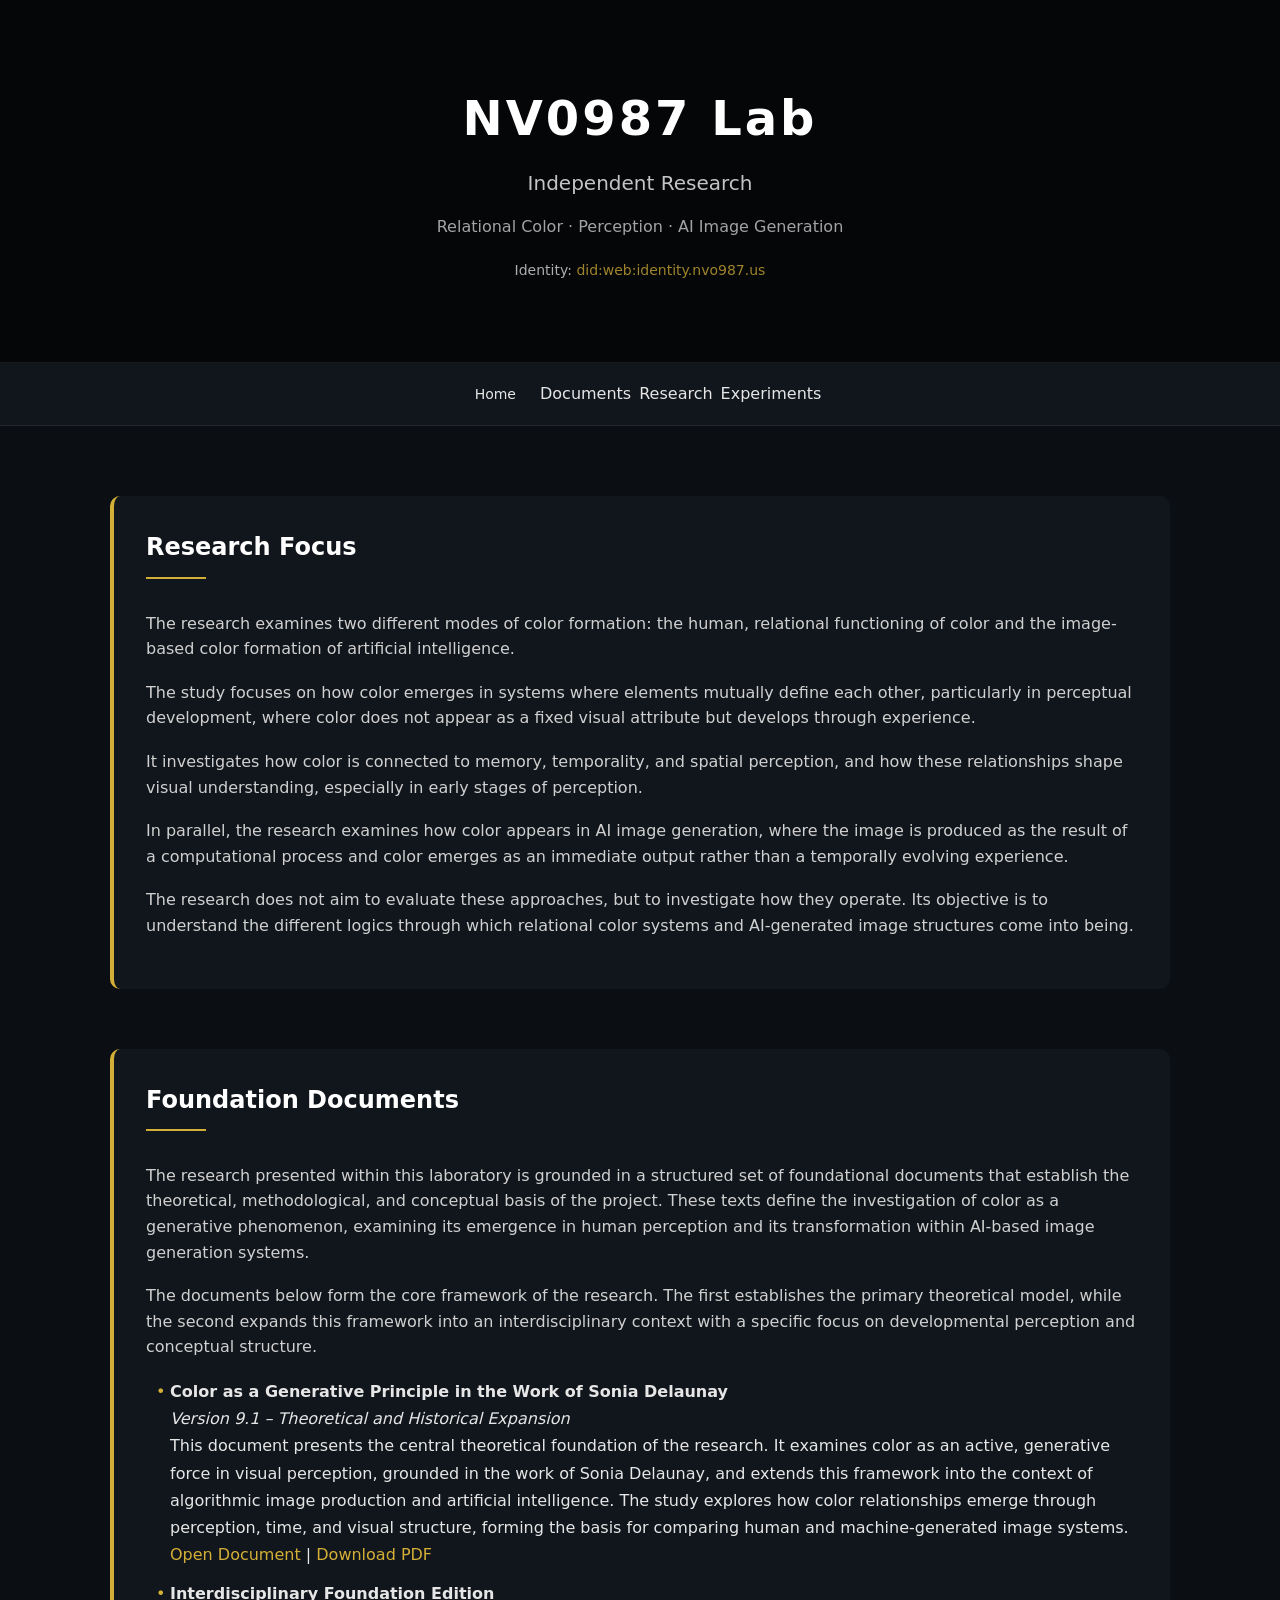
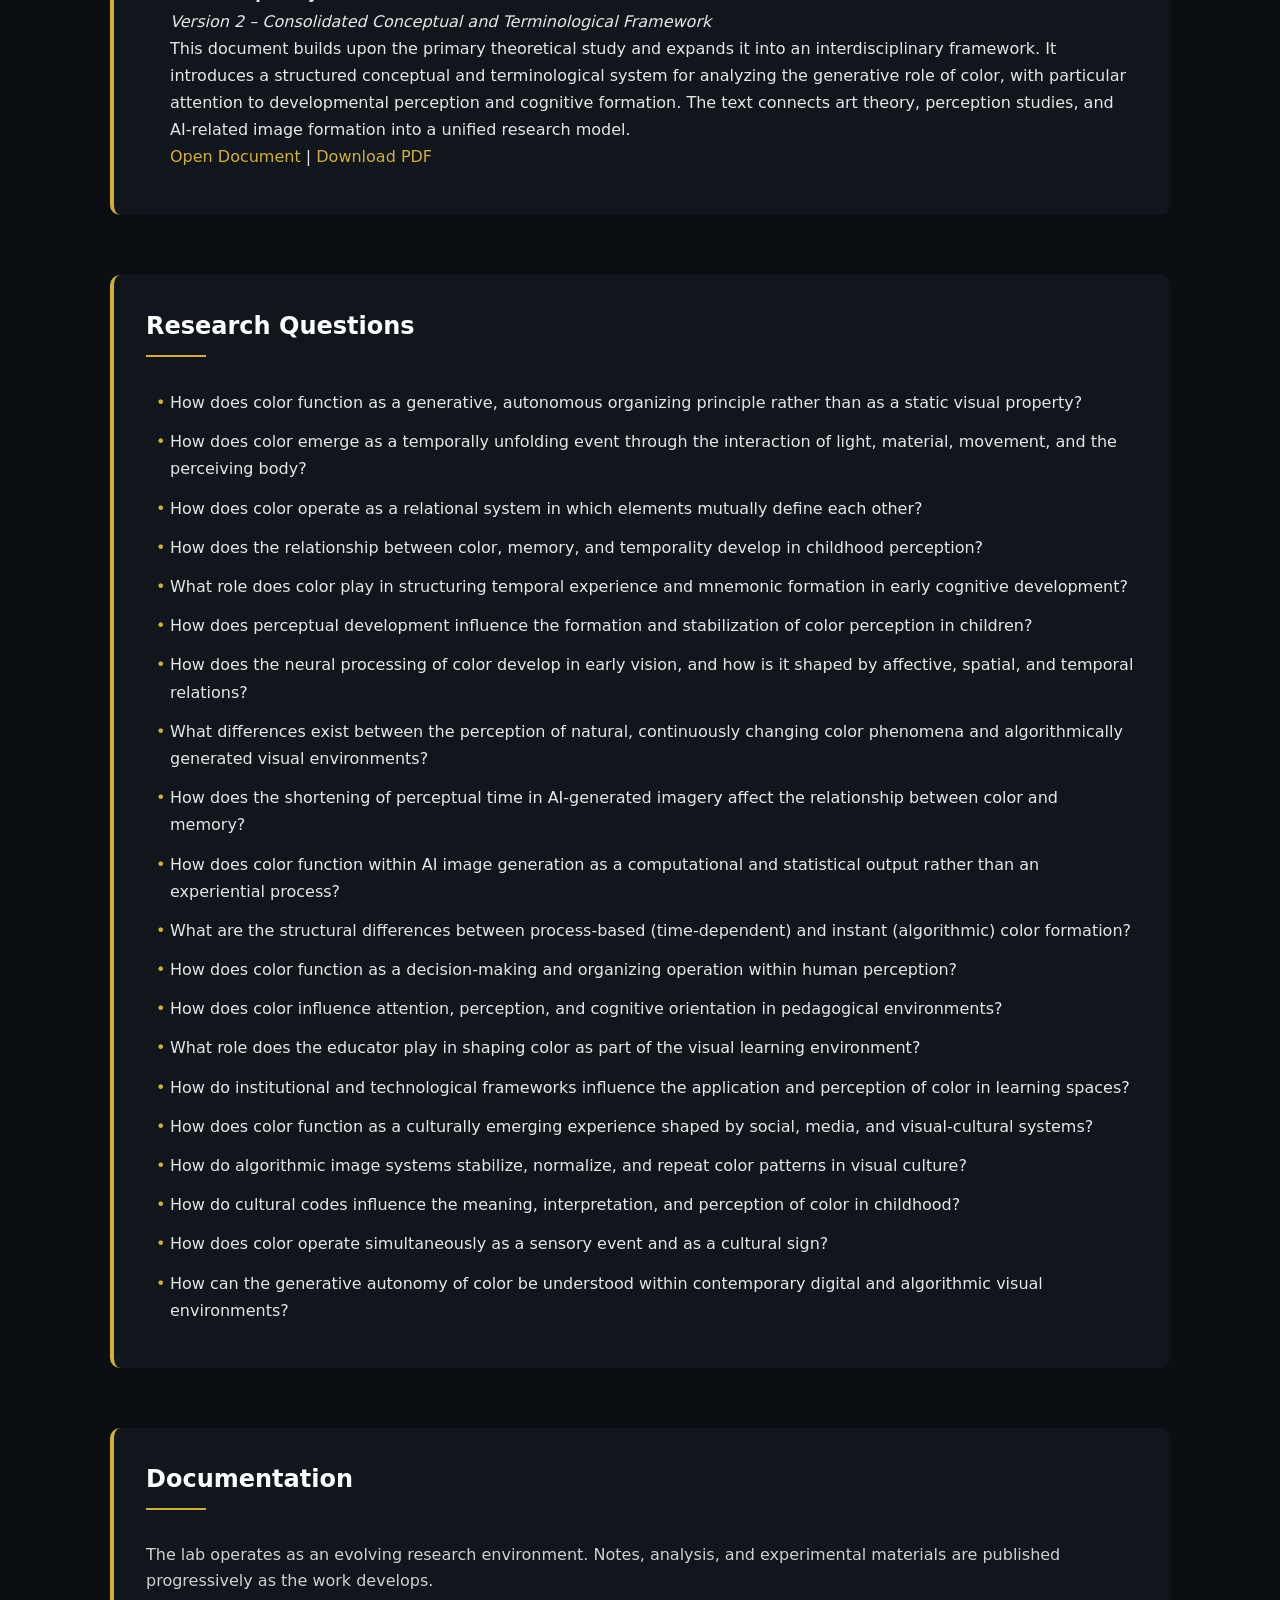
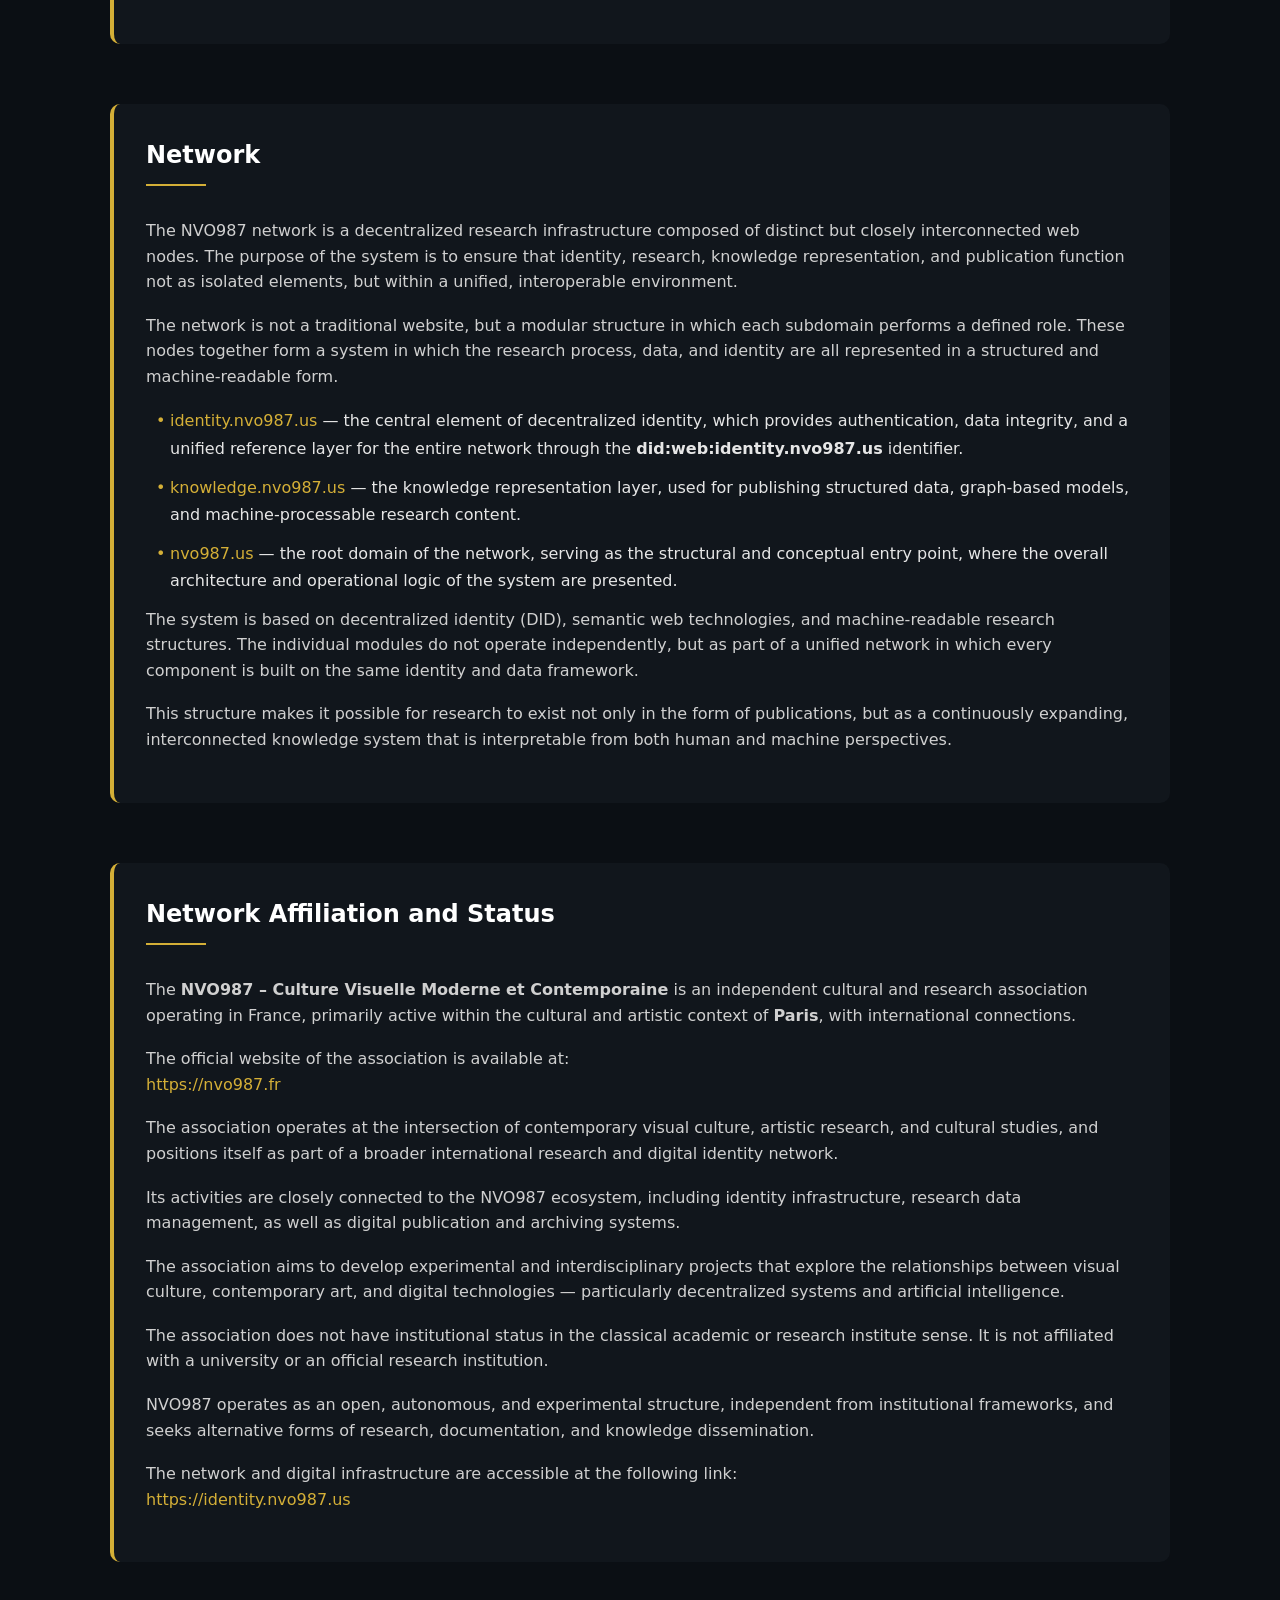
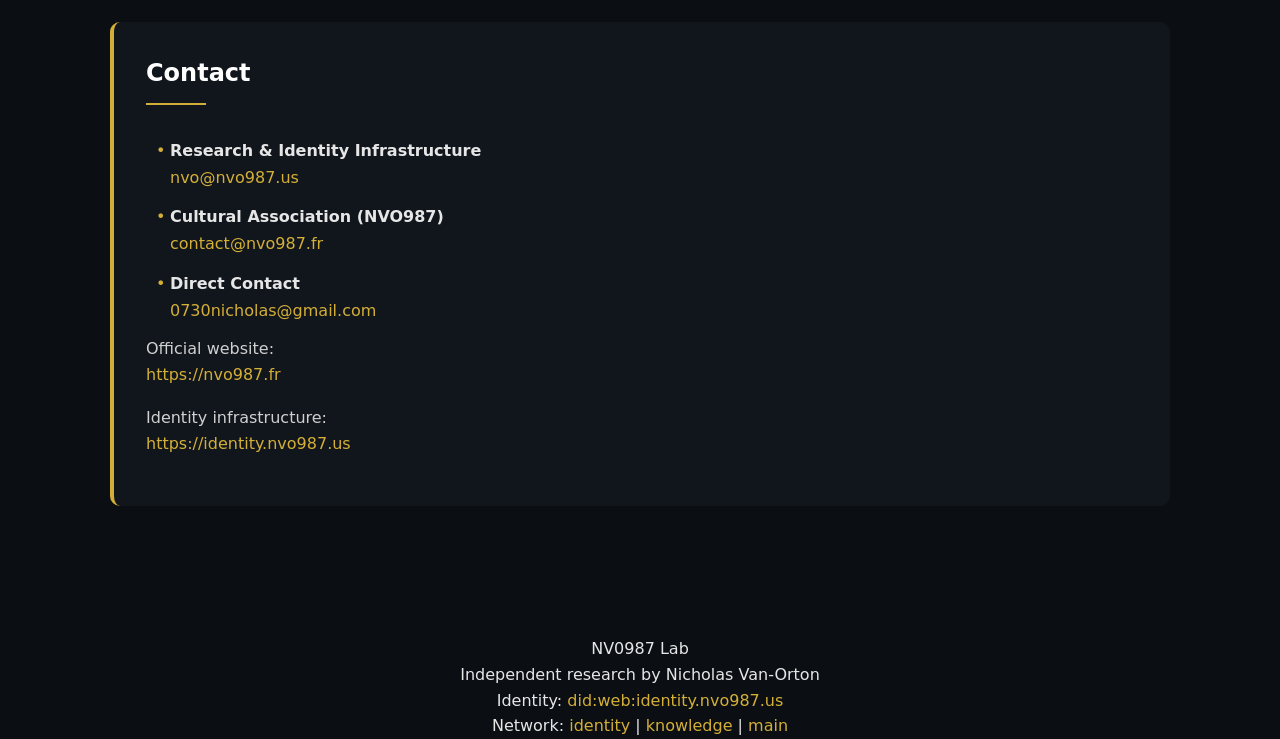
==== index.html @ d08aa2c2 "Update index.html" ====
<!DOCTYPE html>
<html lang="en">

<head>
<!-- Google tag (gtag.js) -->
<script async src="https://www.googletagmanager.com/gtag/js?id=G-Q1MVPS5K44"></script>
<script>
  window.dataLayer = window.dataLayer || [];
  function gtag(){dataLayer.push(arguments);}
  gtag('js', new Date());

  gtag('config', 'G-Q1MVPS5K44');
</script>

<!-- ================================================= -->
<!-- 1. DOCUMENT FOUNDATION -->
<!-- ================================================= -->

<meta charset="UTF-8">
<meta name="viewport" content="width=device-width, initial-scale=1.0">

<title>NV0987 Lab | Experimental Research Node | Nicholas Van-Orton</title>

<meta name="description"
content="NV0987 Lab is the experimental research node of the NV0987 decentralized knowledge infrastructure connected to the identity authority did:web:identity.nvo987.us">

<meta name="author" content="Nicholas Van-Orton">
<meta name="generator" content="NV0987 Research Infrastructure">

<meta name="robots" content="index,follow">


<!-- ================================================= -->
<!-- 2. CORE DOCUMENT METADATA -->
<!-- ================================================= -->

<link rel="canonical" href="https://lab.nvo987.us">

<meta name="theme-color" content="#000000">

<meta name="referrer" content="strict-origin-when-cross-origin">


<!-- ================================================= -->
<!-- 3. SITE & DOMAIN IDENTITY -->
<!-- ================================================= -->

<link rel="me" href="https://identity.nvo987.us">
<link rel="me" href="https://nvo987.us">
<link rel="me" href="https://lab.nvo987.us">
<link rel="me" href="https://knowledge.nvo987.us">
<link rel="me" href="https://art.nvo987.us">
<link rel="me" href="https://social.nvo987.us">
<link rel="me" href="https://nvo987.fr">


<!-- ================================================= -->
<!-- 4. DECENTRALIZED IDENTITY (DID) -->
<!-- ================================================= -->

<meta name="did" content="did:web:identity.nvo987.us">

<!-- DID document -->
<link rel="alternate"
type="application/did+json"
href="https://identity.nvo987.us/.well-known/did.json">

<!-- DID domain linkage proof -->
<link rel="alternate"
type="application/did+ld+json"
href="https://identity.nvo987.us/.well-known/did-configuration.json">


<!-- ================================================= -->
<!-- 5. DOMAIN GRAPH (Machine endpoints) -->
<!-- ================================================= -->

<link rel="alternate"
type="application/ld+json"
href="https://identity.nvo987.us/machine/graph.jsonld">

<link rel="alternate"
type="application/ld+json"
href="https://identity.nvo987.us/machine/agents.jsonld">

<link rel="alternate"
type="application/ld+json"
href="https://identity.nvo987.us/machine/vc.jsonld">


<!-- ================================================= -->
<!-- 6. SCHOLARLY IDENTITY -->
<!-- ================================================= -->

<meta name="citation_author" content="Nicholas Van-Orton">

<link rel="me" href="https://orcid.org/0009-0007-4628-1871">

<link rel="me" href="https://isni.org/isni/0000000529640885">

<link rel="me" href="https://www.wikidata.org/wiki/Q137675227">

<link rel="me" href="https://osf.io/user/t8bek">

<link rel="me" href="https://scholar.google.com/citations?user=iRM-GNQAAAAJ">


<!-- ================================================= -->
<!-- 7. SEARCH ENGINE VERIFICATION -->
<!-- ================================================= -->

<meta name="yandex-verification" content="f1190b9dda9cc1ba">


<!-- ================================================= -->
<!-- 8. SOCIAL GRAPH (Open Graph) -->
<!-- ================================================= -->

<meta property="og:type" content="website">
<meta property="og:title" content="NV0987 Lab">
<meta property="og:description"
content="Experimental research node of the NV0987 decentralized knowledge infrastructure.">

<meta property="og:url" content="https://lab.nvo987.us">
<meta property="og:image" content="https://lab.nvo987.us/banner.jpg">
<meta property="og:site_name" content="NV0987 Lab">


<!-- ================================================= -->
<!-- 9. TWITTER CARD -->
<!-- ================================================= -->

<meta name="twitter:card" content="summary_large_image">

<meta name="twitter:title" content="NV0987 Lab">

<meta name="twitter:description"
content="Experimental research node of the NV0987 decentralized knowledge infrastructure.">

<meta name="twitter:image" content="https://lab.nvo987.us/banner.jpg">


<!-- ================================================= -->
<!-- 10. MACHINE-READABLE IDENTITY -->
<!-- ================================================= -->

<script type="application/ld+json">
{
  "@context": [
    "https://schema.org",
    "https://www.w3.org/ns/did/v1"
  ],
  "@type": "Person",
  "@id": "did:web:identity.nvo987.us",
  "identifier": "did:web:identity.nvo987.us",
  "url": "https://identity.nvo987.us",
  "sameAs": [
    "https://nvo987.us",
    "https://lab.nvo987.us",
    "https://knowledge.nvo987.us",
    "https://art.nvo987.us",
    "https://social.nvo987.us",
    "https://nvo987.fr"
  ]
}
</script>


<!-- ================================================= -->
<!-- 11. RESEARCH NODE SCHEMA -->
<!-- ================================================= -->

<script type="application/ld+json">
{
 "@context":"https://schema.org",
 "@type":"ResearchProject",
 "name":"NV0987 Lab",
 "url":"https://lab.nvo987.us",
 "description":"Experimental research node exploring semantic web infrastructure, AI agents, decentralized identity, and knowledge graph systems.",
 "identifier":"did:web:identity.nvo987.us",
 "creator":{
   "@type":"Person",
   "name":"Nicholas Van-Orton",
   "identifier":"https://orcid.org/0009-0007-4628-1871"
 },
 "sameAs":[
   "https://identity.nvo987.us",
   "https://knowledge.nvo987.us",
   "https://nvo987.us",
   "https://nvo987.fr"
 ]
}
</script>


<!-- ================================================= -->
<!-- 12. AI AGENT METADATA -->
<!-- ================================================= -->

<script type="application/json">
{
 "lab":"NV0987 Lab",
 "identity":"did:web:identity.nvo987.us",
 "node":"https://lab.nvo987.us",
 "type":"research-node",
 "domains":[
   "AI Agents",
   "Knowledge Graph",
   "Semantic Web",
   "Verifiable Credentials",
   "Machine Readable Research"
 ]
}
</script>

<!-- ================================================= -->
<!-- 14. STYLES -->
<!-- ================================================= -->

<link rel="stylesheet" href="style.css">

</head> 

<body>

<header>

<h1>NV0987 Lab</h1>

<p class="subtitle">
Independent Research
</p>

<p class="tagline">
Relational Color · Perception · AI Image Generation
</p>

<p class="identity">
Identity:
<a href="https://identity.nvo987.us">
did:web:identity.nvo987.us
</a>
</p>

</header>


<nav>
<ul>

<li><a href="/">Home</a></li>

<li>
Documents
<ul>
<li><a href="/documents/foundation-v2.pdf">Foundation</a></li>
<li><a href="/theoretical-notes.html">Theoretical Notes</a></li>
</ul>
</li>

<li>
Research
<ul>
<li><a href="/research-notes.html">Research Notes</a></li>
<li><a href="/analysis.html">Analysis</a></li>
</ul>
</li>

<li>
Experiments
<ul>
<li><a href="/experiments-log.html">Experiments Log</a></li>
</ul>
</li>

</ul>
</nav>


<main>

<section>

<h2>Research Focus</h2>

<p>
The research examines two different modes of color formation: the human, relational functioning of color and the image-based color formation of artificial intelligence.
</p>

<p>
The study focuses on how color emerges in systems where elements mutually define each other, particularly in perceptual development, where color does not appear as a fixed visual attribute but develops through experience.
</p>

<p>
It investigates how color is connected to memory, temporality, and spatial perception, and how these relationships shape visual understanding, especially in early stages of perception.
</p>

<p>
In parallel, the research examines how color appears in AI image generation, where the image is produced as the result of a computational process and color emerges as an immediate output rather than a temporally evolving experience.
</p>

<p>
The research does not aim to evaluate these approaches, but to investigate how they operate. Its objective is to understand the different logics through which relational color systems and AI-generated image structures come into being.
</p>

</section>

<section>

<h2>Foundation Documents</h2>

<p>
The research presented within this laboratory is grounded in a structured set of foundational documents that establish the theoretical, methodological, and conceptual basis of the project. These texts define the investigation of color as a generative phenomenon, examining its emergence in human perception and its transformation within AI-based image generation systems.
</p>

<p>
The documents below form the core framework of the research. The first establishes the primary theoretical model, while the second expands this framework into an interdisciplinary context with a specific focus on developmental perception and conceptual structure.
</p>

<ul>

<li>
<strong>Color as a Generative Principle in the Work of Sonia Delaunay</strong><br>
<em>Version 9.1 – Theoretical and Historical Expansion</em><br>
This document presents the central theoretical foundation of the research. It examines color as an active, generative force in visual perception, grounded in the work of Sonia Delaunay, and extends this framework into the context of algorithmic image production and artificial intelligence. The study explores how color relationships emerge through perception, time, and visual structure, forming the basis for comparing human and machine-generated image systems.<br>
<a href="/documents/foundation-v9.1.pdf" target="_blank">Open Document</a> |
<a href="/documents/foundation-v9.1.pdf" download>Download PDF</a>
</li>

<li>
<strong>Interdisciplinary Foundation Edition</strong><br>
<em>Version 2 – Consolidated Conceptual and Terminological Framework</em><br>
This document builds upon the primary theoretical study and expands it into an interdisciplinary framework. It introduces a structured conceptual and terminological system for analyzing the generative role of color, with particular attention to developmental perception and cognitive formation. The text connects art theory, perception studies, and AI-related image formation into a unified research model.<br>
<a href="/documents/foundation-v2.pdf" target="_blank">Open Document</a> |
<a href="/documents/foundation-v2.pdf" download>Download PDF</a>
</li>

</ul>

</section>


<section>

<h2>Research Questions</h2>

<ul>

<li>How does color function as a generative, autonomous organizing principle rather than as a static visual property?</li>

<li>How does color emerge as a temporally unfolding event through the interaction of light, material, movement, and the perceiving body?</li>

<li>How does color operate as a relational system in which elements mutually define each other?</li>

<li>How does the relationship between color, memory, and temporality develop in childhood perception?</li>

<li>What role does color play in structuring temporal experience and mnemonic formation in early cognitive development?</li>

<li>How does perceptual development influence the formation and stabilization of color perception in children?</li>

<li>How does the neural processing of color develop in early vision, and how is it shaped by affective, spatial, and temporal relations?</li>

<li>What differences exist between the perception of natural, continuously changing color phenomena and algorithmically generated visual environments?</li>

<li>How does the shortening of perceptual time in AI-generated imagery affect the relationship between color and memory?</li>

<li>How does color function within AI image generation as a computational and statistical output rather than an experiential process?</li>

<li>What are the structural differences between process-based (time-dependent) and instant (algorithmic) color formation?</li>

<li>How does color function as a decision-making and organizing operation within human perception?</li>

<li>How does color influence attention, perception, and cognitive orientation in pedagogical environments?</li>

<li>What role does the educator play in shaping color as part of the visual learning environment?</li>

<li>How do institutional and technological frameworks influence the application and perception of color in learning spaces?</li>

<li>How does color function as a culturally emerging experience shaped by social, media, and visual-cultural systems?</li>

<li>How do algorithmic image systems stabilize, normalize, and repeat color patterns in visual culture?</li>

<li>How do cultural codes influence the meaning, interpretation, and perception of color in childhood?</li>

<li>How does color operate simultaneously as a sensory event and as a cultural sign?</li>

<li>How can the generative autonomy of color be understood within contemporary digital and algorithmic visual environments?</li>

</ul>

</section>


<section>

<h2>Documentation</h2>

<p>
The lab operates as an evolving research environment. Notes, analysis, and experimental materials are published progressively as the work develops.
</p>

</section>

<section>

<h2>Network</h2>

<p>
The NVO987 network is a decentralized research infrastructure composed of distinct but closely interconnected web nodes. The purpose of the system is to ensure that identity, research, knowledge representation, and publication function not as isolated elements, but within a unified, interoperable environment.
</p>

<p>
The network is not a traditional website, but a modular structure in which each subdomain performs a defined role. These nodes together form a system in which the research process, data, and identity are all represented in a structured and machine-readable form.
</p>

<ul>

<li>
<a href="https://identity.nvo987.us">identity.nvo987.us</a> — 
the central element of decentralized identity, which provides authentication, data integrity, and a unified reference layer for the entire network through the <strong>did:web:identity.nvo987.us</strong> identifier.
</li>

<li>
<a href="https://knowledge.nvo987.us">knowledge.nvo987.us</a> — 
the knowledge representation layer, used for publishing structured data, graph-based models, and machine-processable research content.
</li>

<li>
<a href="https://nvo987.us">nvo987.us</a> — 
the root domain of the network, serving as the structural and conceptual entry point, where the overall architecture and operational logic of the system are presented.
</li>

</ul>

<p>
The system is based on decentralized identity (DID), semantic web technologies, and machine-readable research structures. The individual modules do not operate independently, but as part of a unified network in which every component is built on the same identity and data framework.
</p>

<p>
This structure makes it possible for research to exist not only in the form of publications, but as a continuously expanding, interconnected knowledge system that is interpretable from both human and machine perspectives.
</p>

</section>

<section>

<h2>Network Affiliation and Status</h2>

<p>
The <strong>NVO987 – Culture Visuelle Moderne et Contemporaine</strong> 
is an independent cultural and research association operating in France, 
primarily active within the cultural and artistic context of <strong>Paris</strong>, 
with international connections.
</p>

<p>
The official website of the association is available at:
<br>
<a href="https://nvo987.fr" target="_blank">
https://nvo987.fr
</a>
</p>

<p>
The association operates at the intersection of contemporary visual culture, 
artistic research, and cultural studies, and positions itself as part of a broader 
international research and digital identity network.
</p>

<p>
Its activities are closely connected to the NVO987 ecosystem, including identity infrastructure, 
research data management, as well as digital publication and archiving systems.
</p>

<p>
The association aims to develop experimental and interdisciplinary projects 
that explore the relationships between visual culture, contemporary art, 
and digital technologies — particularly decentralized systems and artificial intelligence.
</p>

<p>
The association does not have institutional status in the classical academic 
or research institute sense. It is not affiliated with a university or an official 
research institution.
</p>

<p>
NVO987 operates as an open, autonomous, and experimental structure, 
independent from institutional frameworks, and seeks alternative forms 
of research, documentation, and knowledge dissemination.
</p>

<p>
The network and digital infrastructure are accessible at the following link:
<br>
<a href="https://identity.nvo987.us" target="_blank">
https://identity.nvo987.us
</a>
</p>

</section>

<section>

<h2>Contact</h2>

<ul>

<li>
<strong>Research & Identity Infrastructure</strong><br>
<a href="mailto:nvo@nvo987.us">nvo@nvo987.us</a>
</li>

<li>
<strong>Cultural Association (NVO987)</strong><br>
<a href="mailto:contact@nvo987.fr">contact@nvo987.fr</a>
</li>

<li>
<strong>Direct Contact</strong><br>
<a href="mailto:0730nicholas@gmail.com">0730nicholas@gmail.com</a>
</li>

</ul>

<p>
Official website:<br>
<a href="https://nvo987.fr" target="_blank">https://nvo987.fr</a>
</p>

<p>
Identity infrastructure:<br>
<a href="https://identity.nvo987.us" target="_blank">https://identity.nvo987.us</a>
</p>

</section>
  
</main>


<footer>

<p>NV0987 Lab</p>

<p>
Independent research by Nicholas Van-Orton
</p>

<p>
Identity:
<a href="https://identity.nvo987.us">
did:web:identity.nvo987.us
</a>
</p>

<p>
Network:
<a href="https://identity.nvo987.us">identity</a> |
<a href="https://knowledge.nvo987.us">knowledge</a> |
<a href="https://nvo987.us">main</a>
</p>

</footer>

</body>
</html>
---- style.css ----
/* ===============================
NV0987 LAB STYLE
Experimental Research Node
=============================== */

*{
margin:0;
padding:0;
box-sizing:border-box;
}

body{

font-family: system-ui, -apple-system, Segoe UI, Roboto, sans-serif;

background:#0b0f14;

color:#e6e6e6;

line-height:1.6;

}


/* ===============================
GLOBAL LINKS (FIX)
=============================== */

a{
color:#d4af37;
text-decoration:none;
}

a:hover{
text-decoration:underline;
}


/* ===============================
HEADER
=============================== */

header{

text-align:center;

padding:80px 20px;

background:

linear-gradient(
rgba(0,0,0,0.6),
rgba(0,0,0,0.6)
),

url("banner.jpg");

background-size:cover;
background-position:center;

border-bottom:1px solid rgba(255,255,255,0.08);

}

header h1{

font-size:48px;

letter-spacing:3px;

margin-bottom:10px;

color:#ffffff;

}

.subtitle{

font-size:20px;

opacity:0.85;

margin-bottom:15px;

}

.tagline{

font-size:16px;

opacity:0.7;

margin-bottom:20px;

}

.identity{

font-size:14px;

opacity:0.75;

}

.identity a{
color:#d4af37;
}


/* ===============================
NAVIGATION
=============================== */

nav{

background:#11161c;

border-bottom:1px solid rgba(255,255,255,0.08);

}

nav ul{

list-style:none;

display:flex;

flex-wrap:wrap;

justify-content:center;

align-items:center;

gap:8px;

padding:8px 10px;

}

nav ul li{

position:relative;

}

nav ul li a{

display:block;

padding:12px 16px;

color:#e6e6e6;

text-decoration:none;

font-size:14px;

border-radius:4px;

transition:0.2s;

}

nav ul li a:hover{

background:#1b222a;

color:#d4af37;

}


/* dropdown */

nav ul li ul{

display:none;

position:absolute;

top:42px;

left:0;

background:#11161c;

flex-direction:column;

min-width:200px;

border:1px solid rgba(255,255,255,0.06);

border-radius:6px;

box-shadow:0 6px 20px rgba(0,0,0,0.4);

padding:6px 0;

z-index:100;

}

nav ul li:hover ul{

display:block;

}

nav ul li ul li a{

padding:10px 16px;

font-size:13px;

white-space:nowrap;

}

nav ul li ul li a:hover{

background:#1b222a;

color:#d4af37;

}


/* ===============================
MAIN
=============================== */

main{

max-width:1100px;

margin:auto;

padding:70px 20px;

}


/* ===============================
SECTIONS
=============================== */

section{

margin-bottom:60px;

padding:32px;

background:#11161c;

border-radius:10px;

border-left:4px solid #d4af37;

}


/* ===============================
SECTION TITLES (FIXED GOLD LINE)
=============================== */

section h2{

margin-bottom:22px;

font-size:24px;

color:#ffffff;

padding-bottom:10px;

position:relative;

}

/* arany csík a cím alatt */

section h2::after{

content:"";

display:block;

width:60px;

height:2px;

background:#d4af37;

margin-top:10px;

}


/* ===============================
TEXT
=============================== */

section p{

margin-bottom:18px;

color:#d0d0d0;

}


/* ===============================
LISTS
=============================== */

section ul{

list-style:none;

margin-top:18px;

padding-left:10px;

}

section ul li{

margin-bottom:12px;

line-height:1.7;

position:relative;

padding-left:14px;

}

section ul li::before{

content:"•";

color:#d4af37;

position:absolute;

left:0;

}


/* ===============================
SECTION LINKS (FIX)
=============================== */

section a{
color:#d4af37;
}

section a:hover{
text-decoration:underline;
}


/* ===============================
FOOTER
=============================== */

footer{

text-align:center;

padding:
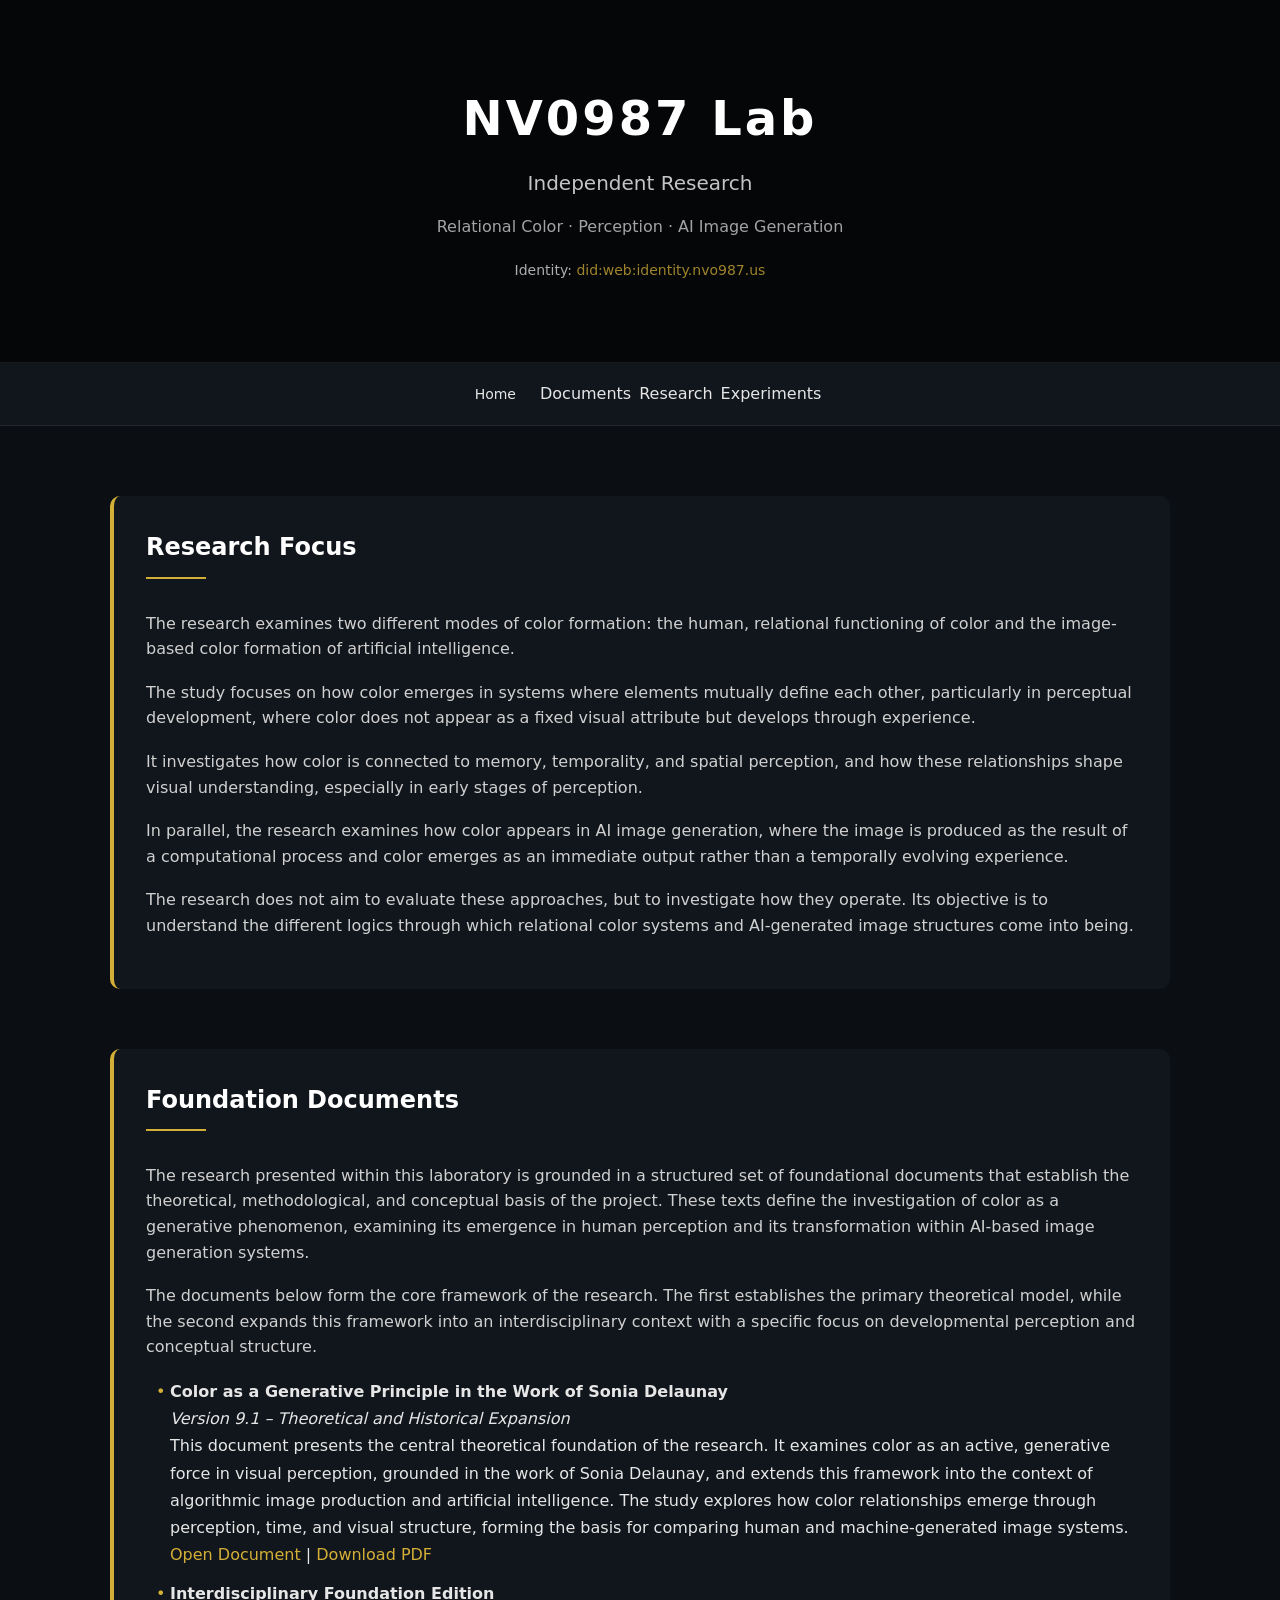
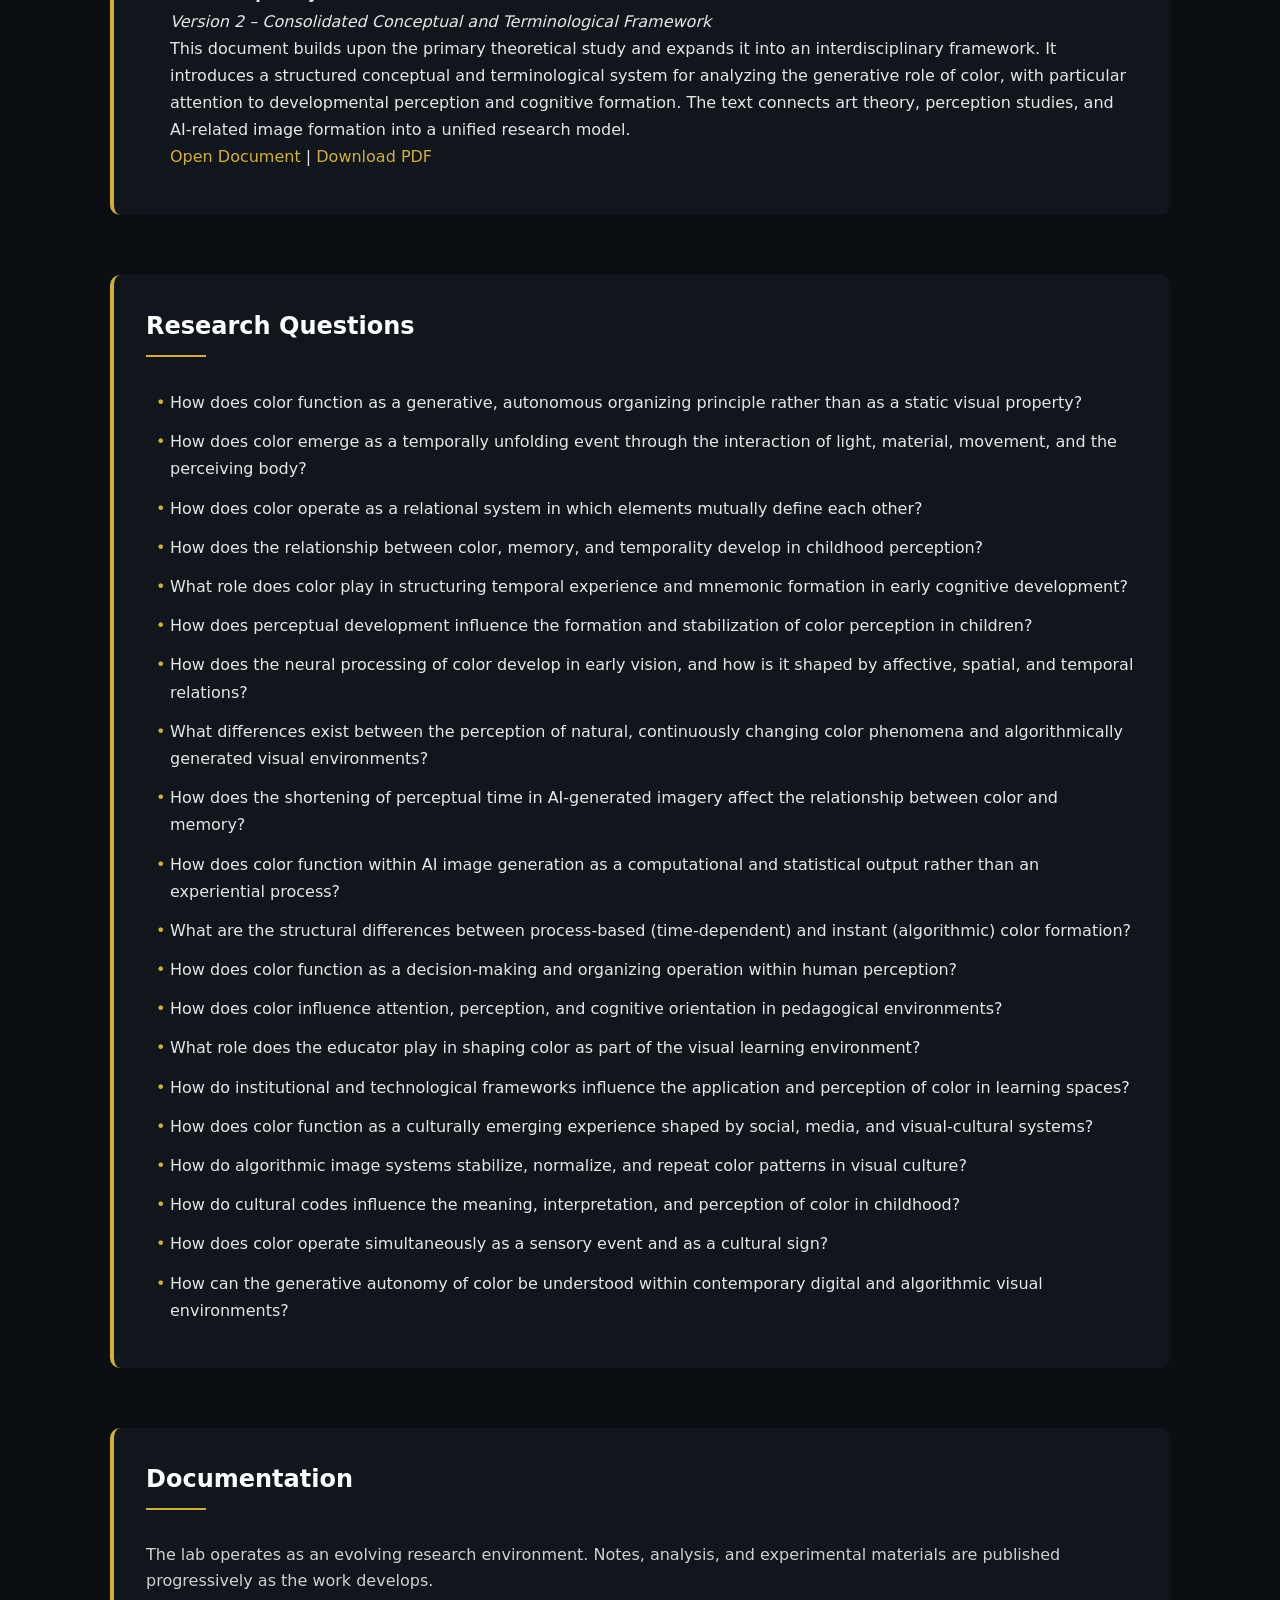
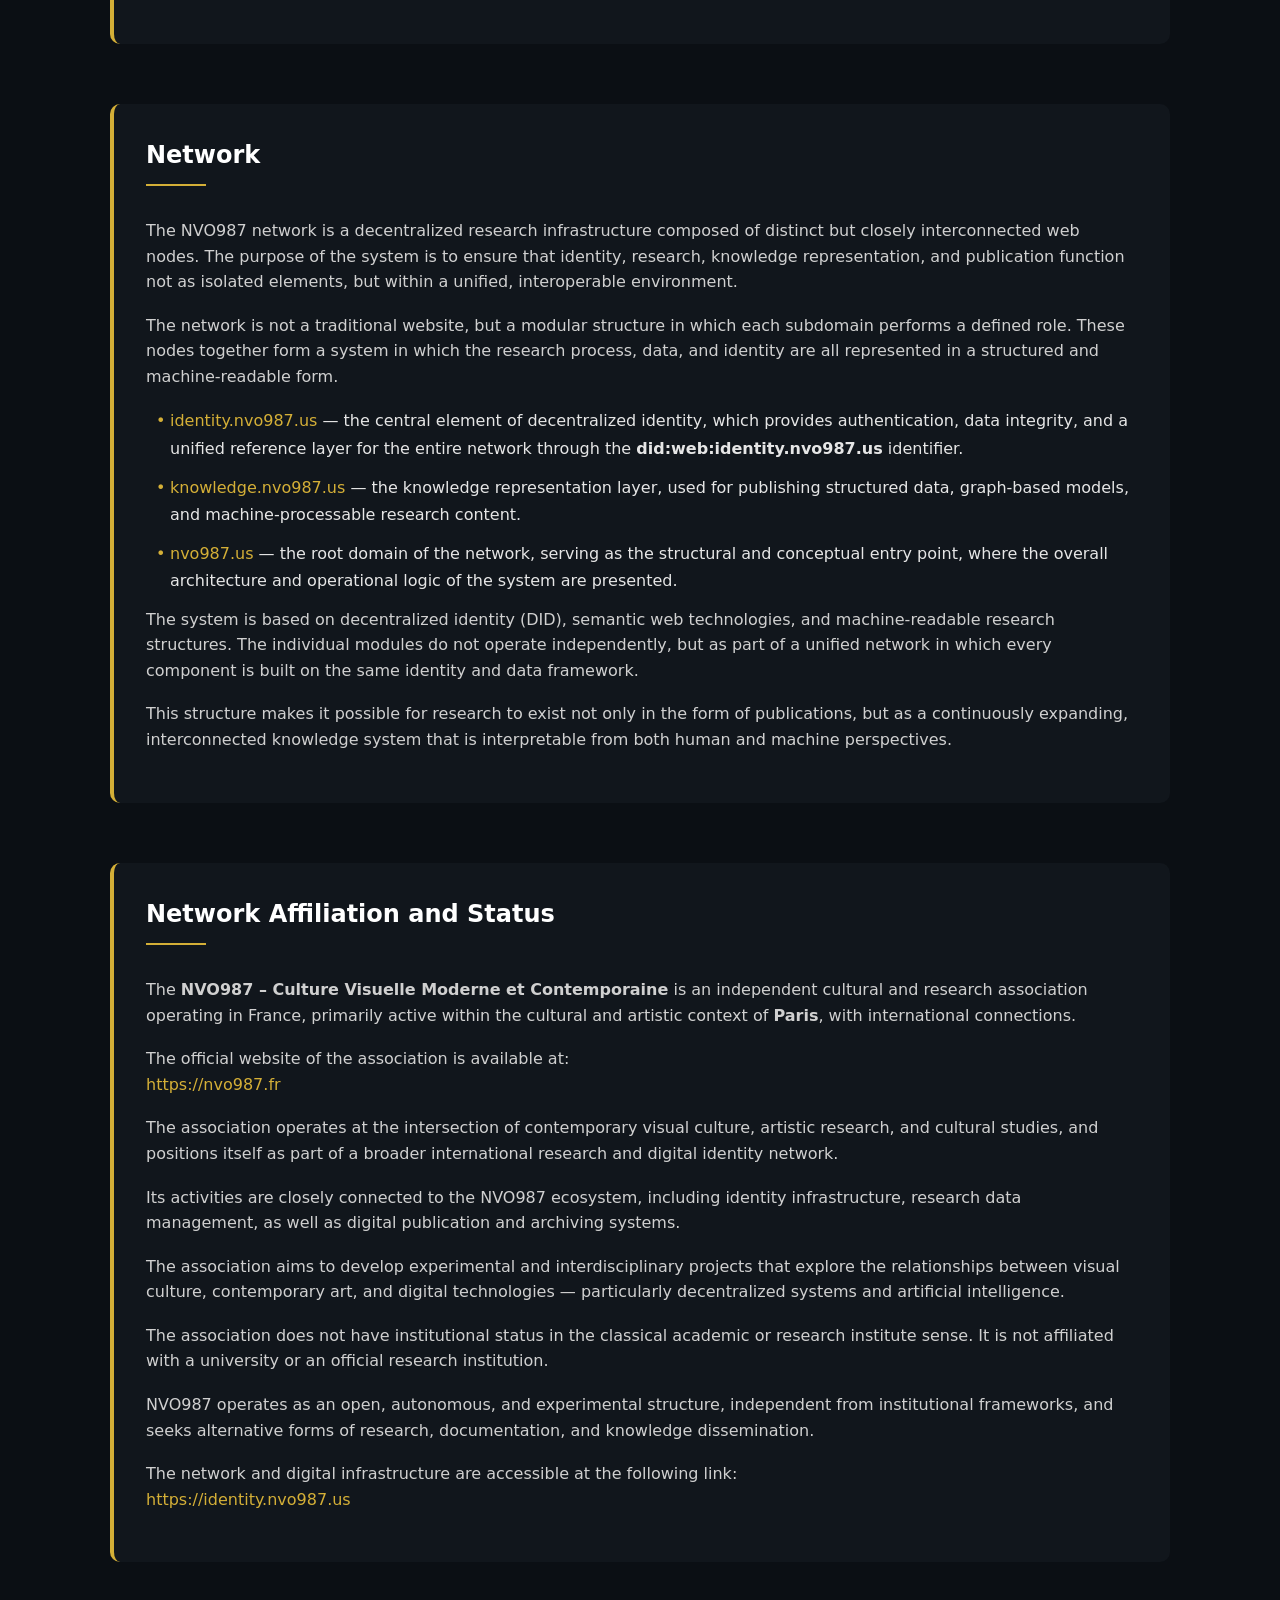
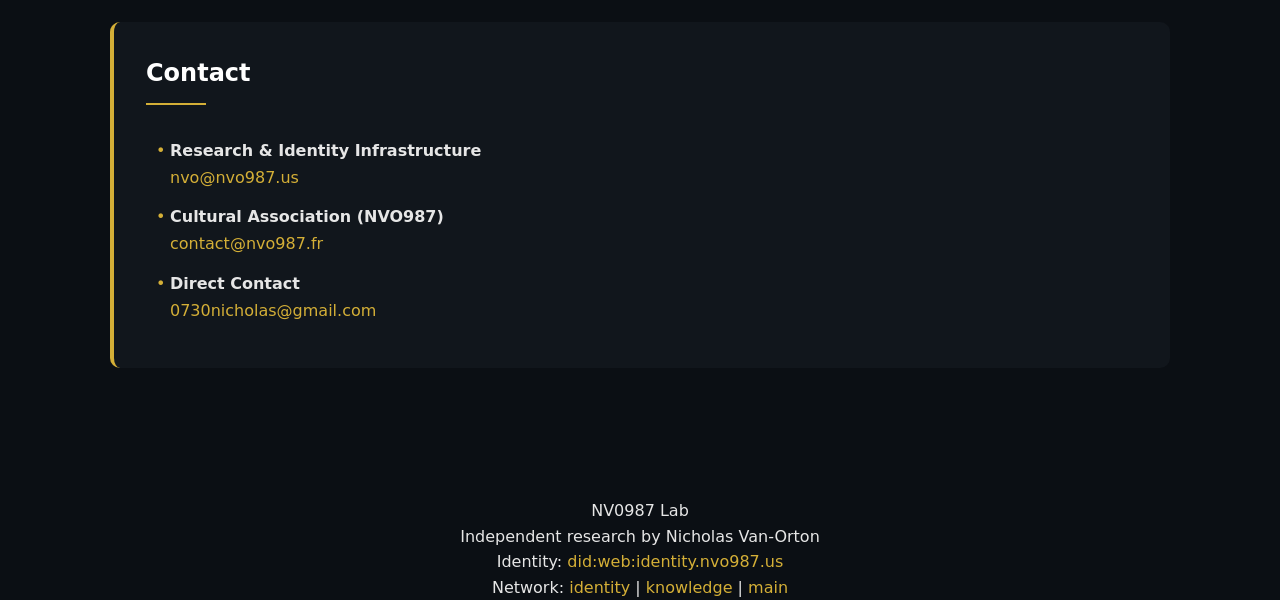
==== commit 7219e7c7: "Update index.html" ====
--- a/index.html
+++ b/index.html
@@ -523,16 +523,6 @@
 
 </ul>
 
-<p>
-Official website:<br>
-<a href="https://nvo987.fr" target="_blank">https://nvo987.fr</a>
-</p>
-
-<p>
-Identity infrastructure:<br>
-<a href="https://identity.nvo987.us" target="_blank">https://identity.nvo987.us</a>
-</p>
-
 </section>
   
 </main>
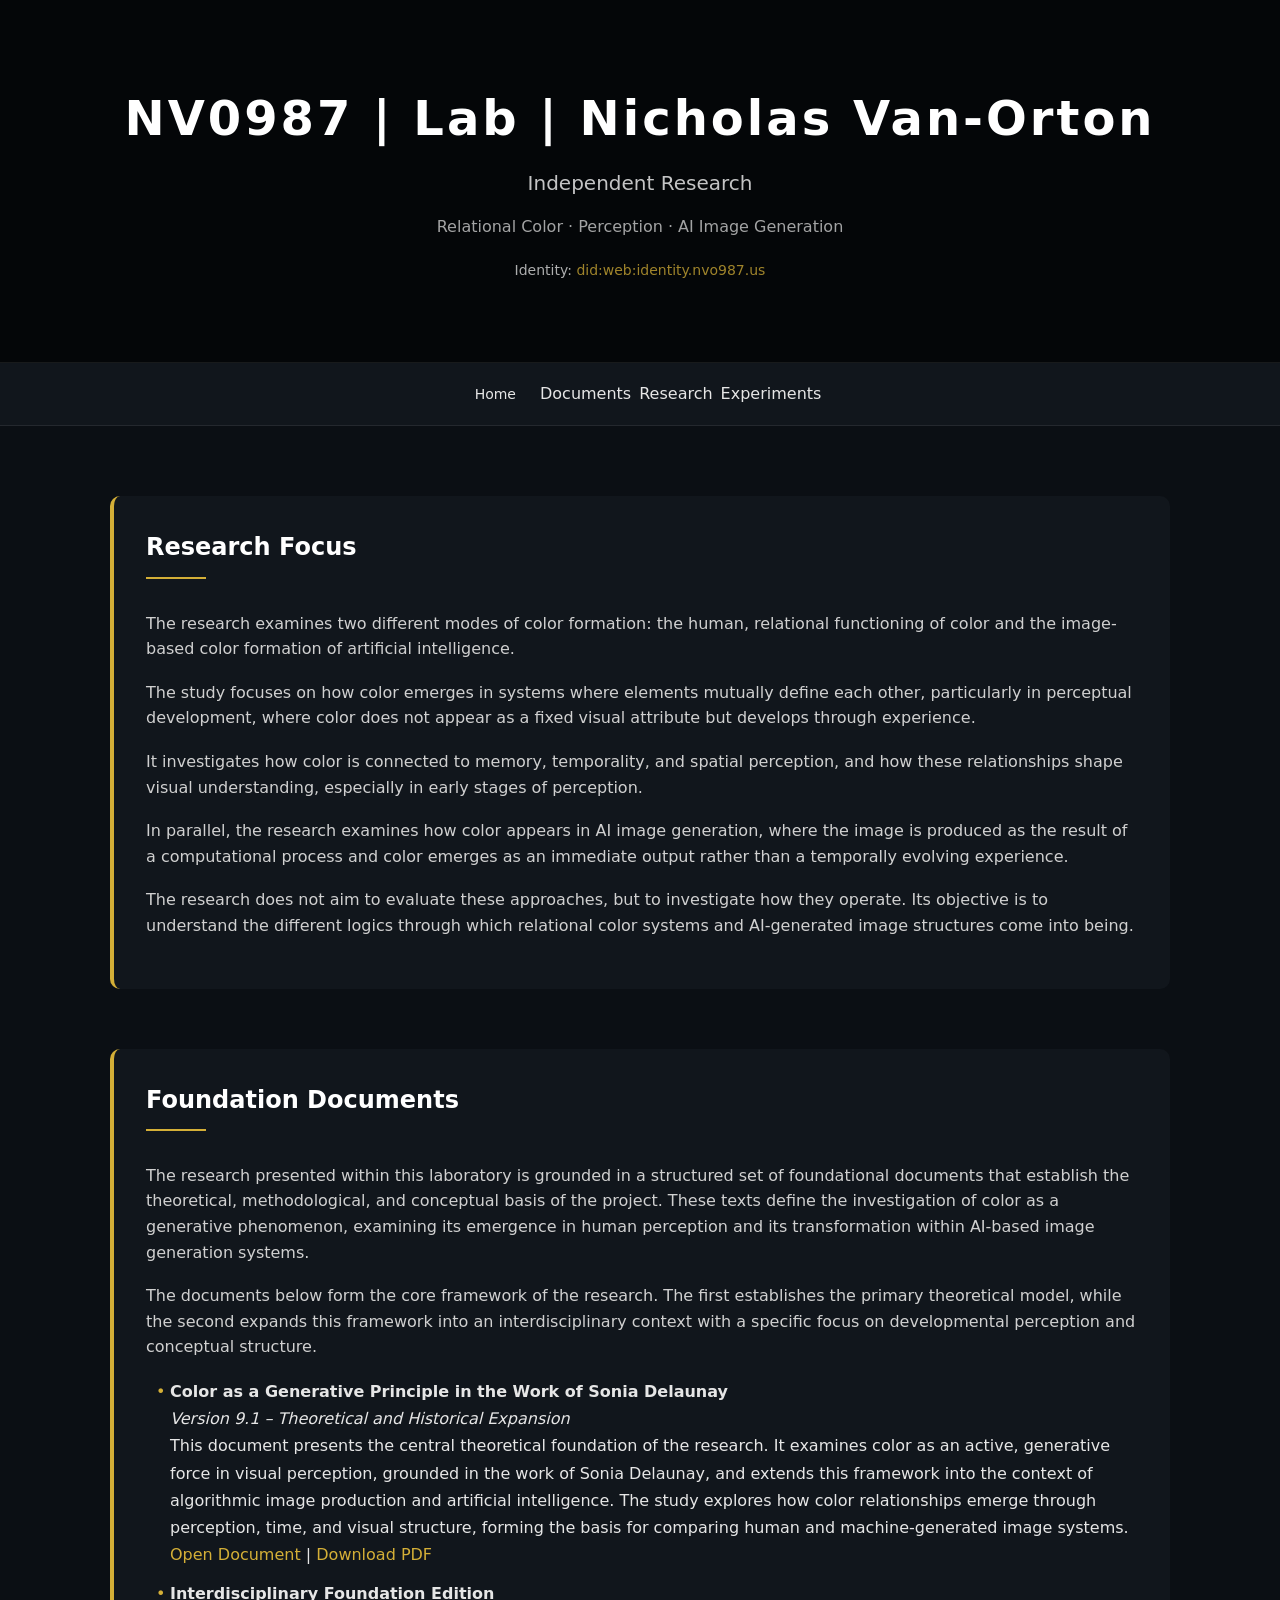
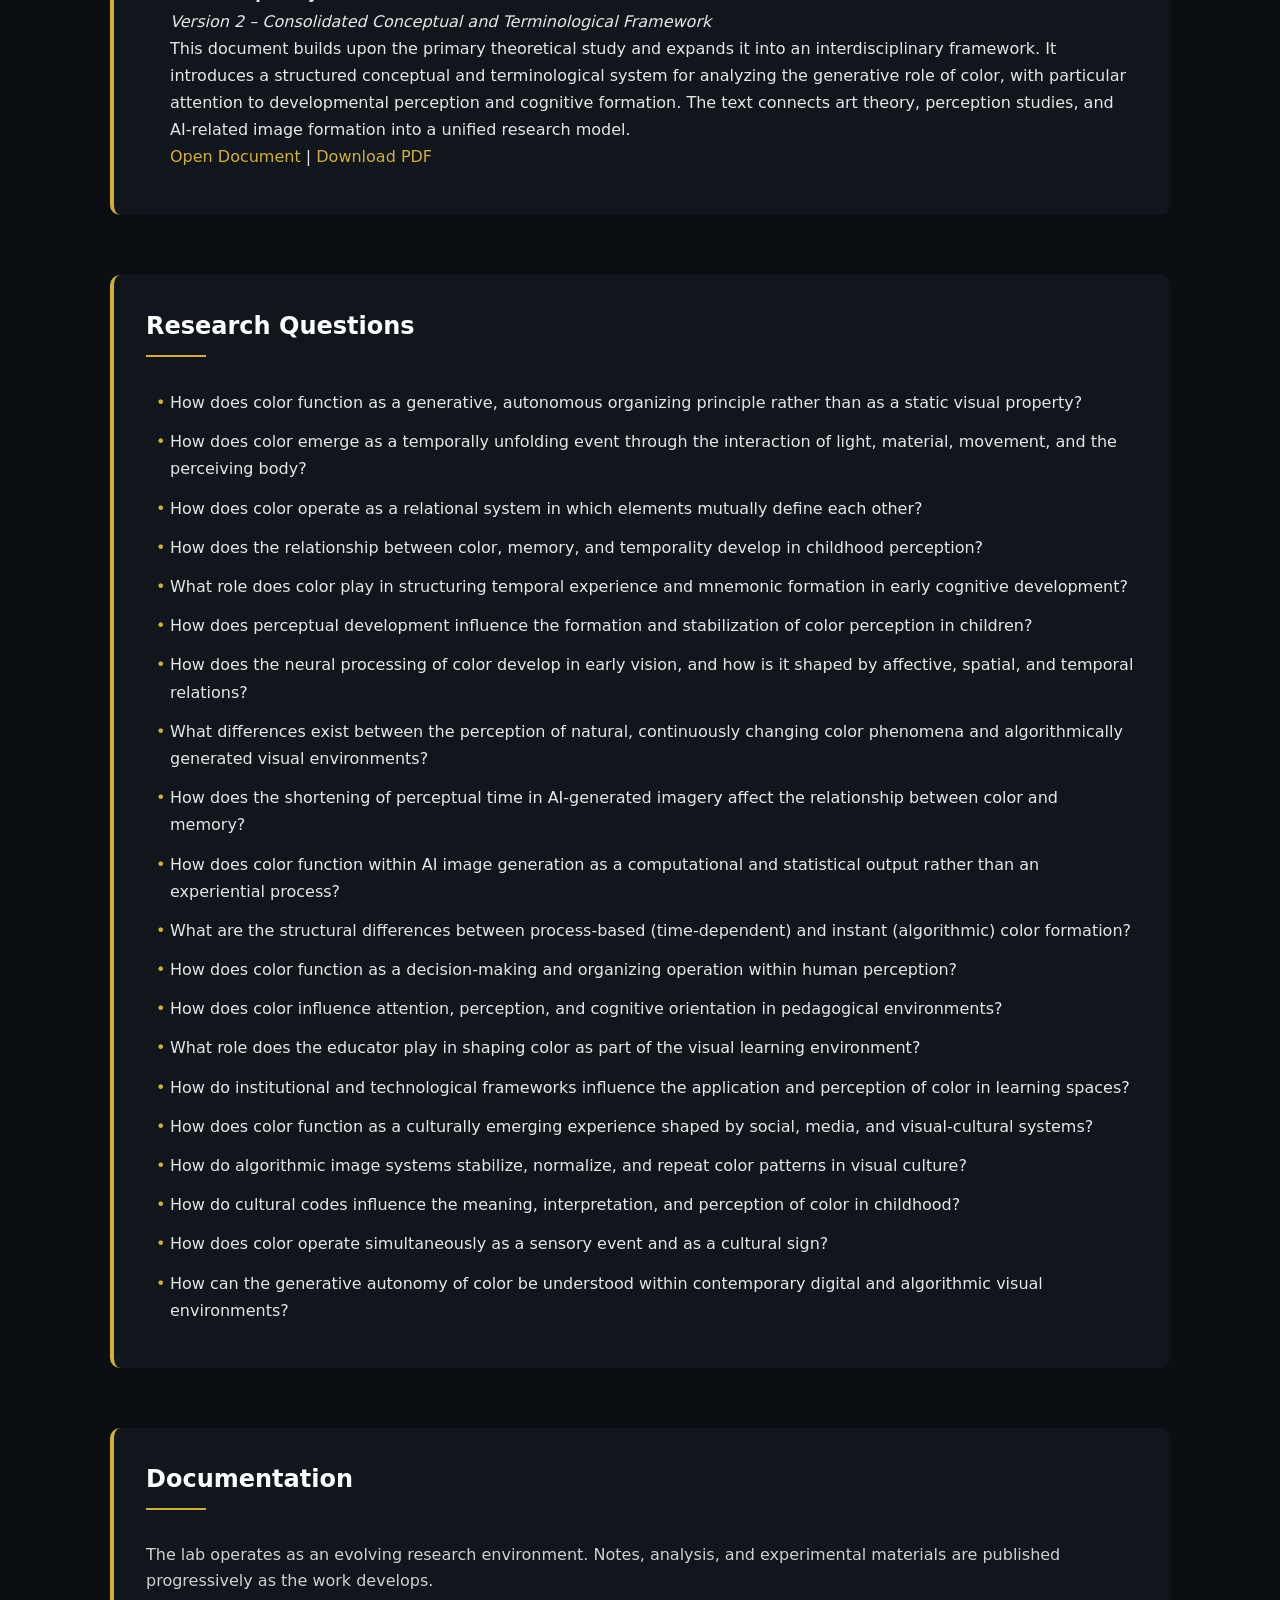
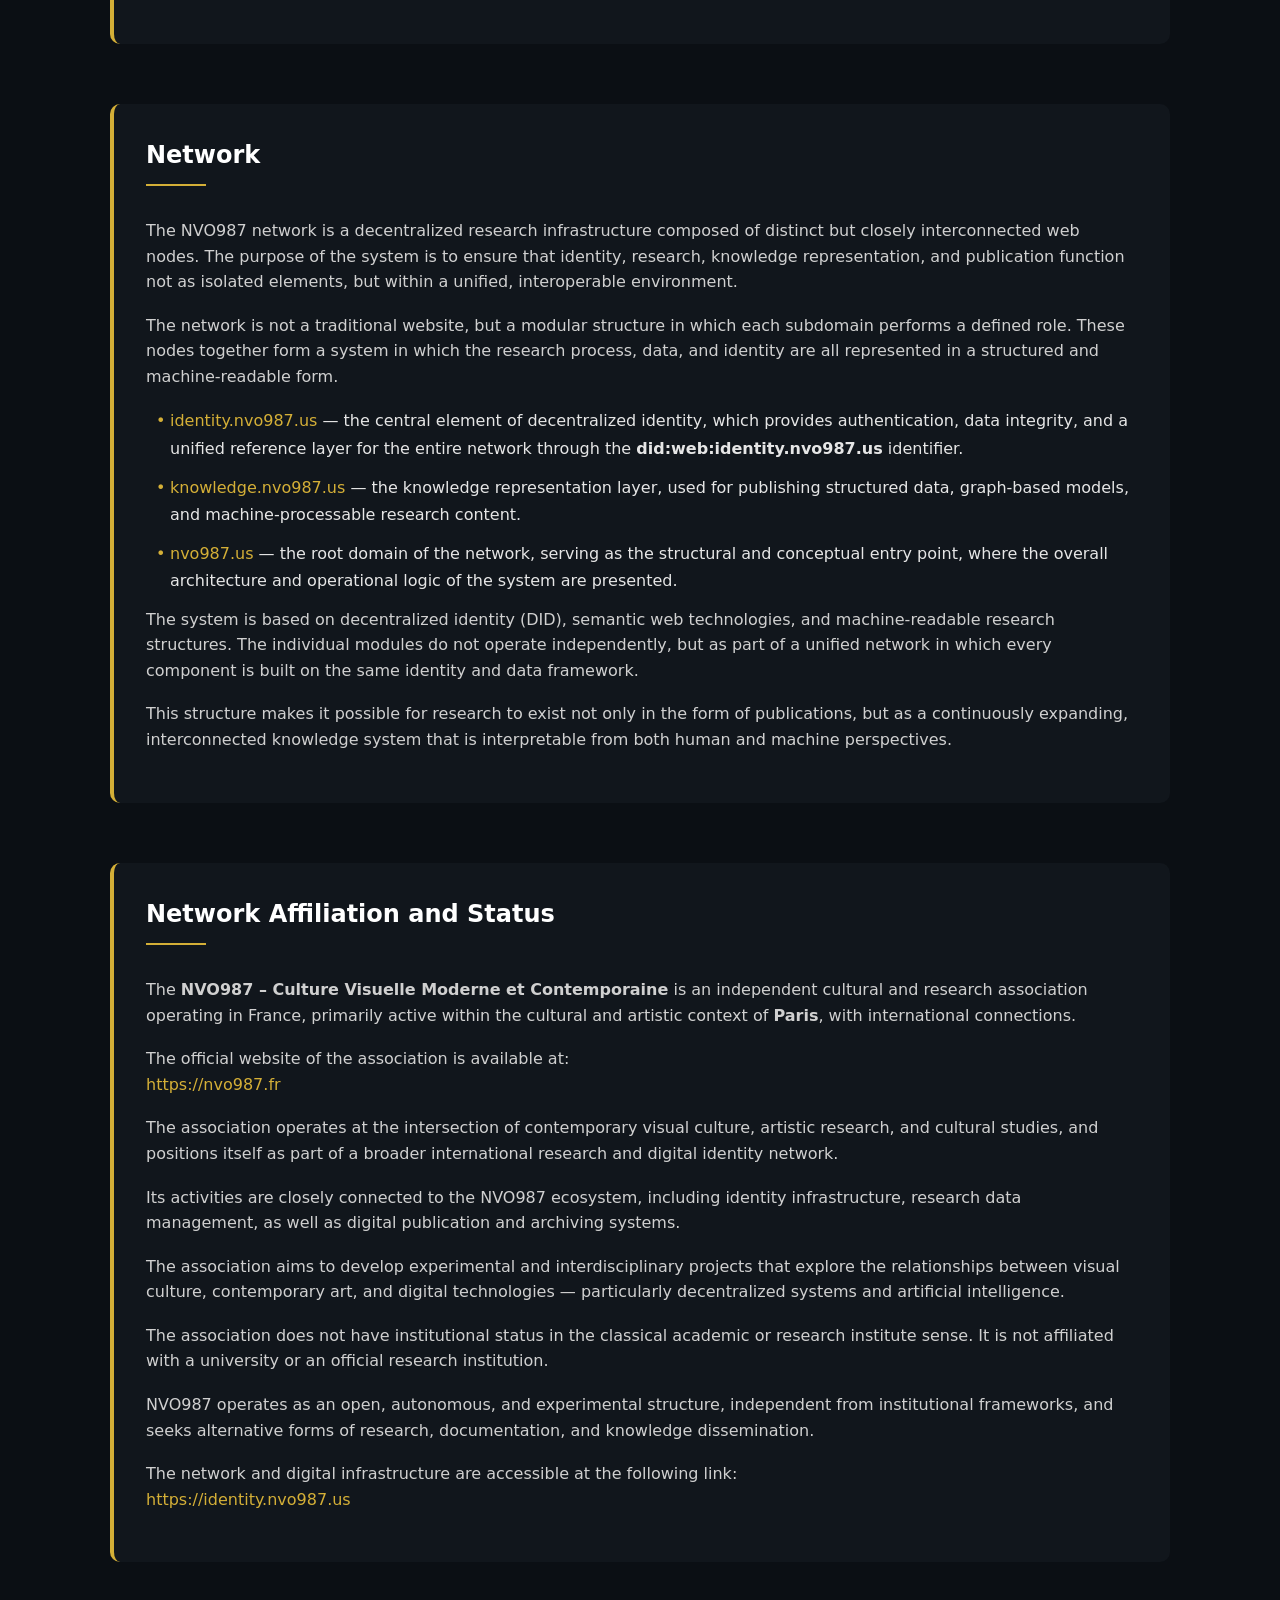
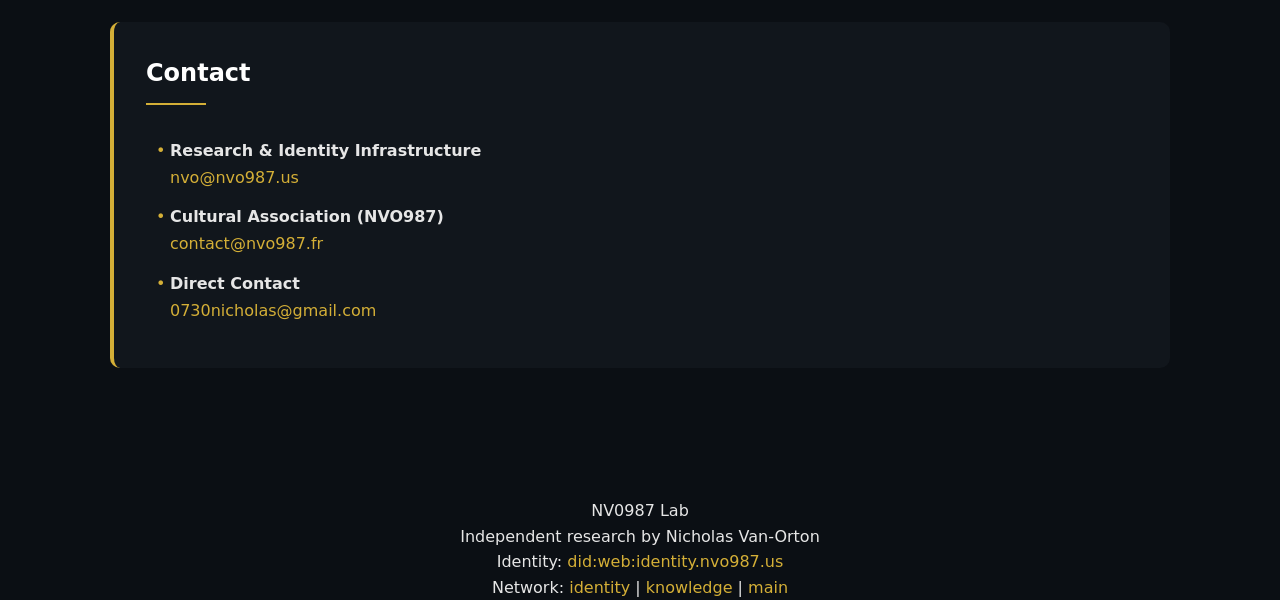
==== commit 24f36d92: "Update index.html" ====
--- a/index.html
+++ b/index.html
@@ -225,7 +225,7 @@
 
 <header>
 
-<h1>NV0987 Lab</h1>
+<h1>NV0987 | Lab | Nicholas Van-Orton</h1>
 
 <p class="subtitle">
 Independent Research
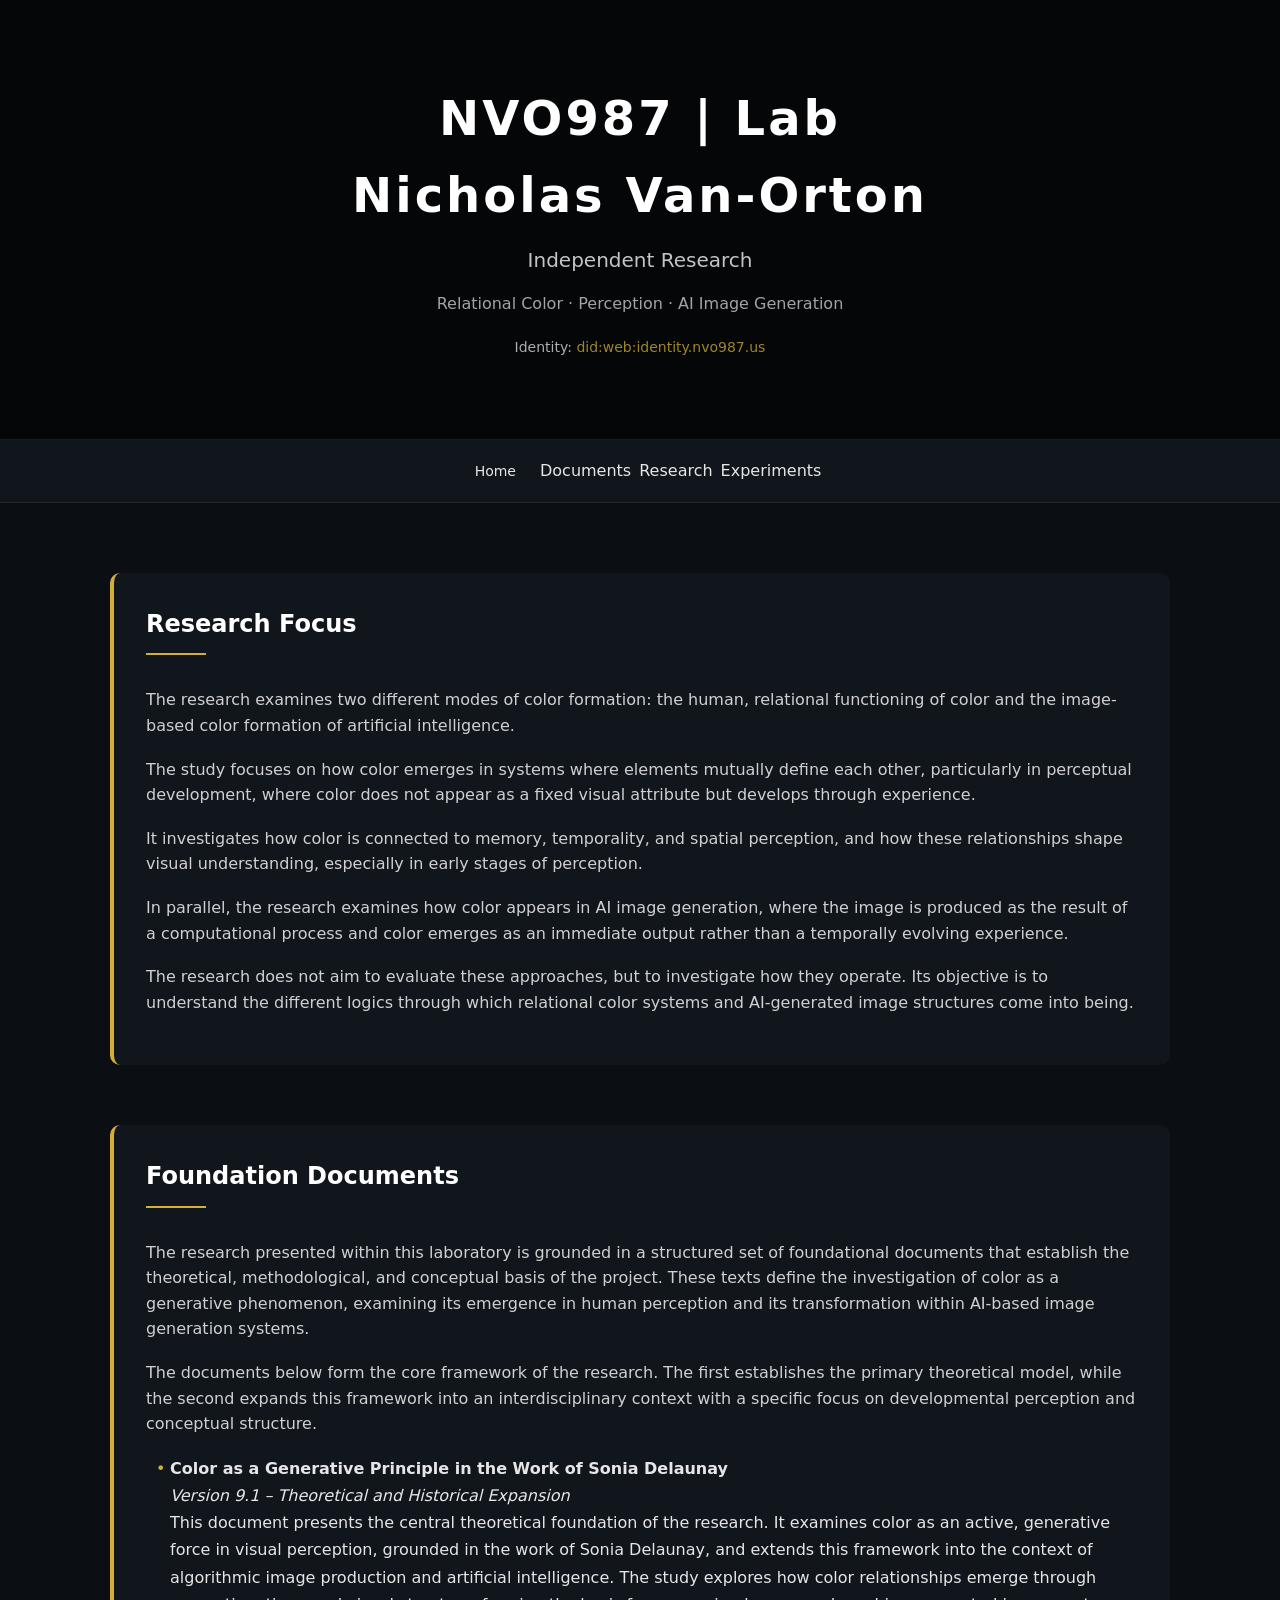
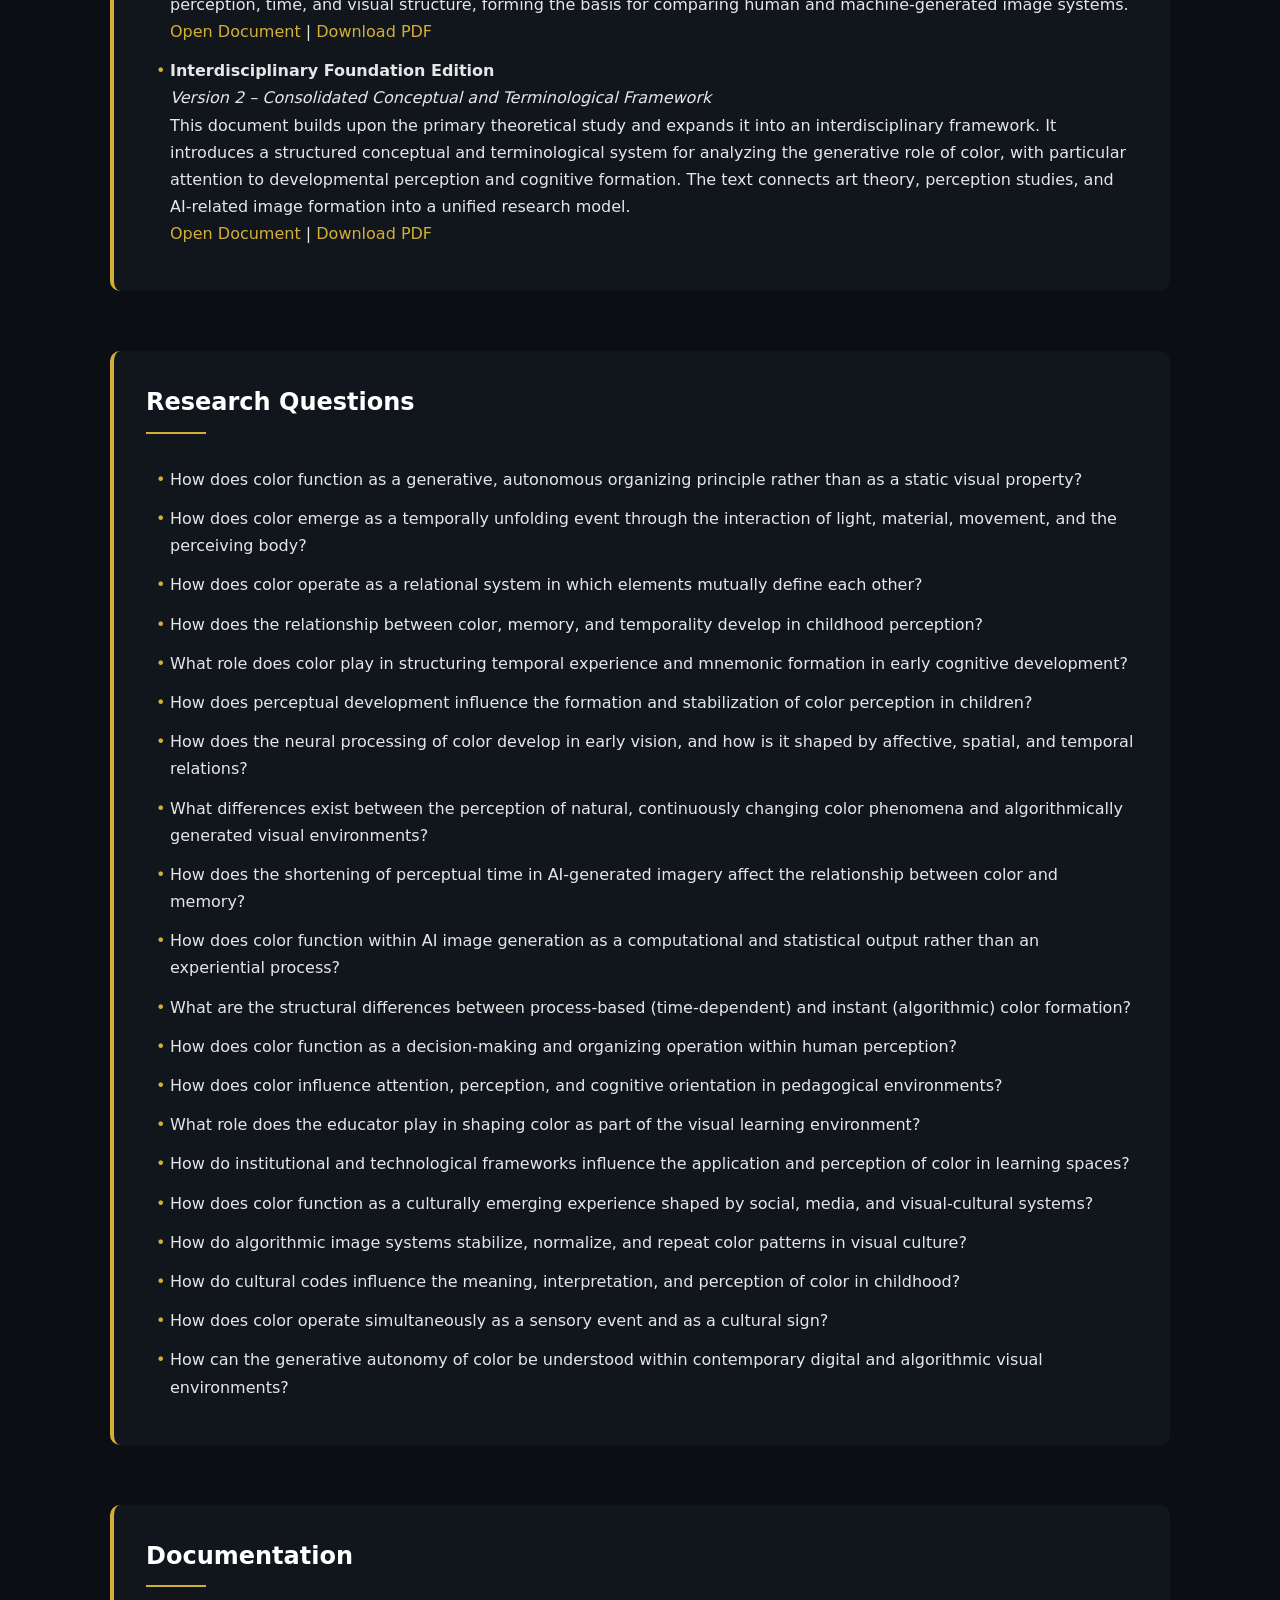
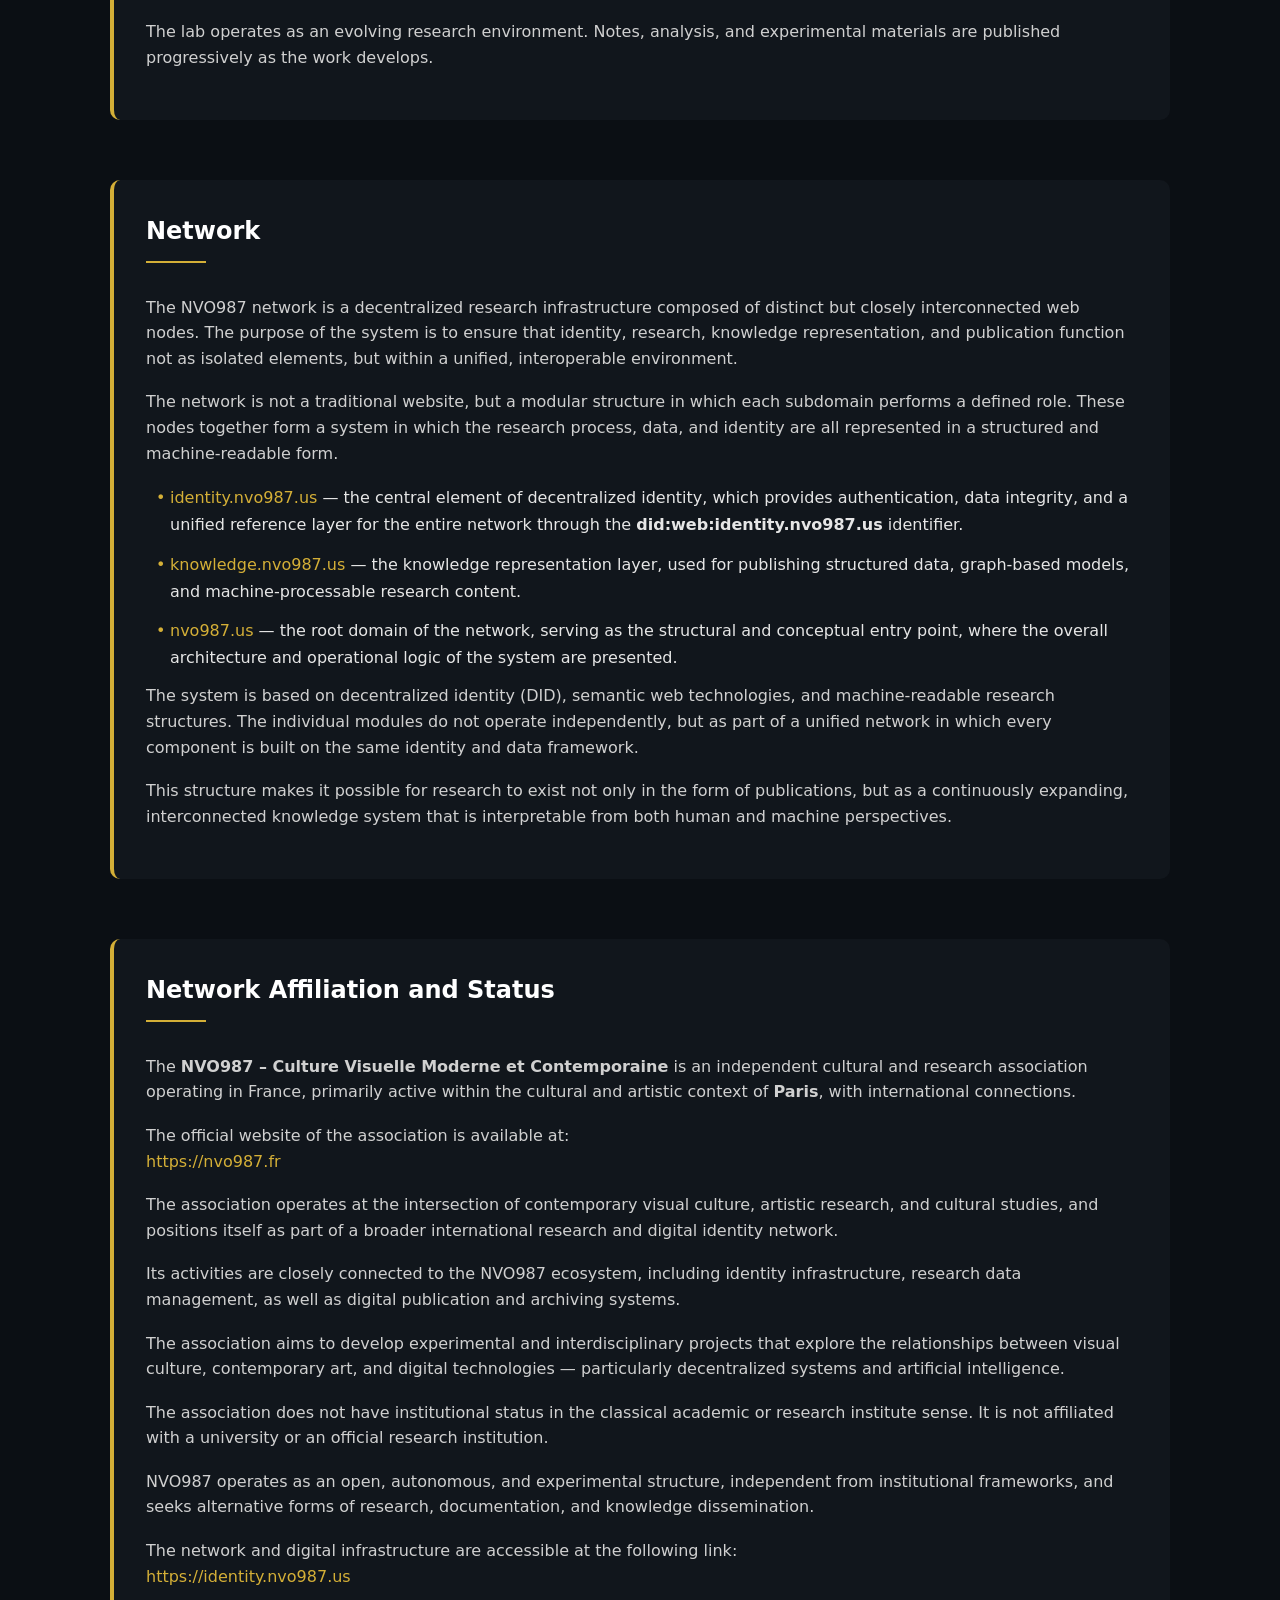
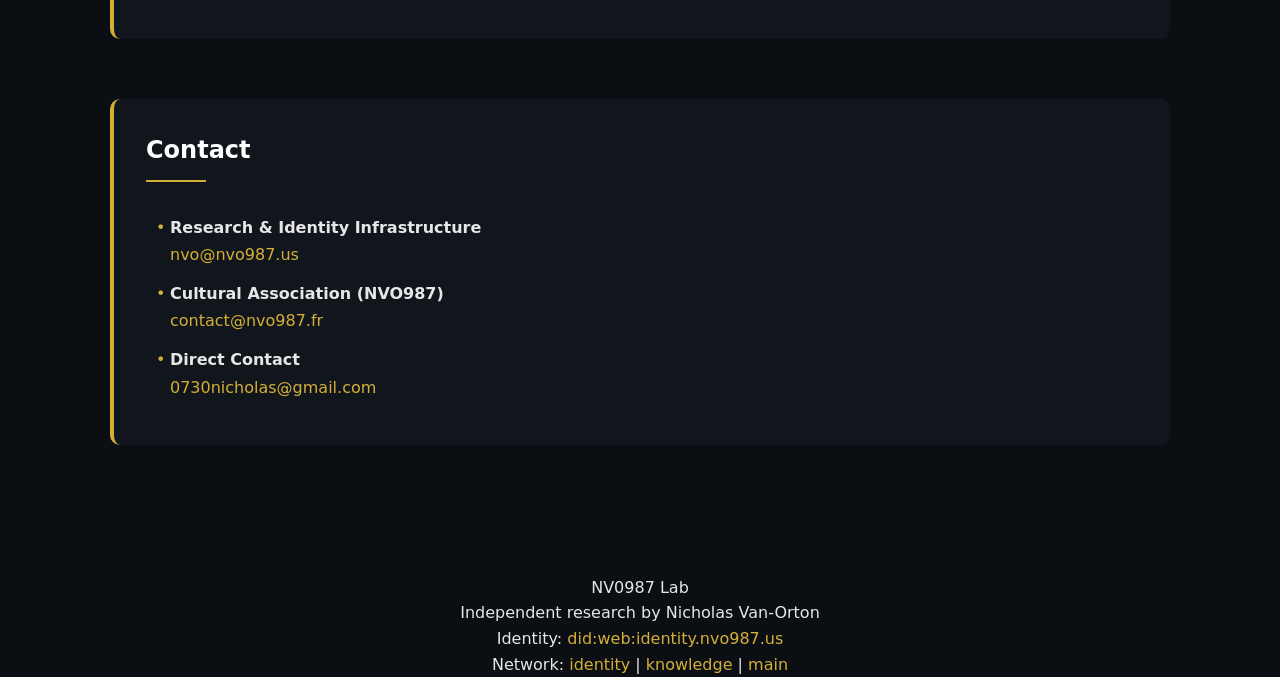
==== commit 3c90f269: "Update index.html" ====
--- a/index.html
+++ b/index.html
@@ -225,7 +225,10 @@
 
 <header>
 
-<h1>NV0987 | Lab | Nicholas Van-Orton</h1>
+<h1>
+NVO987 | Lab<br>
+Nicholas Van-Orton
+</h1> 
 
 <p class="subtitle">
 Independent Research
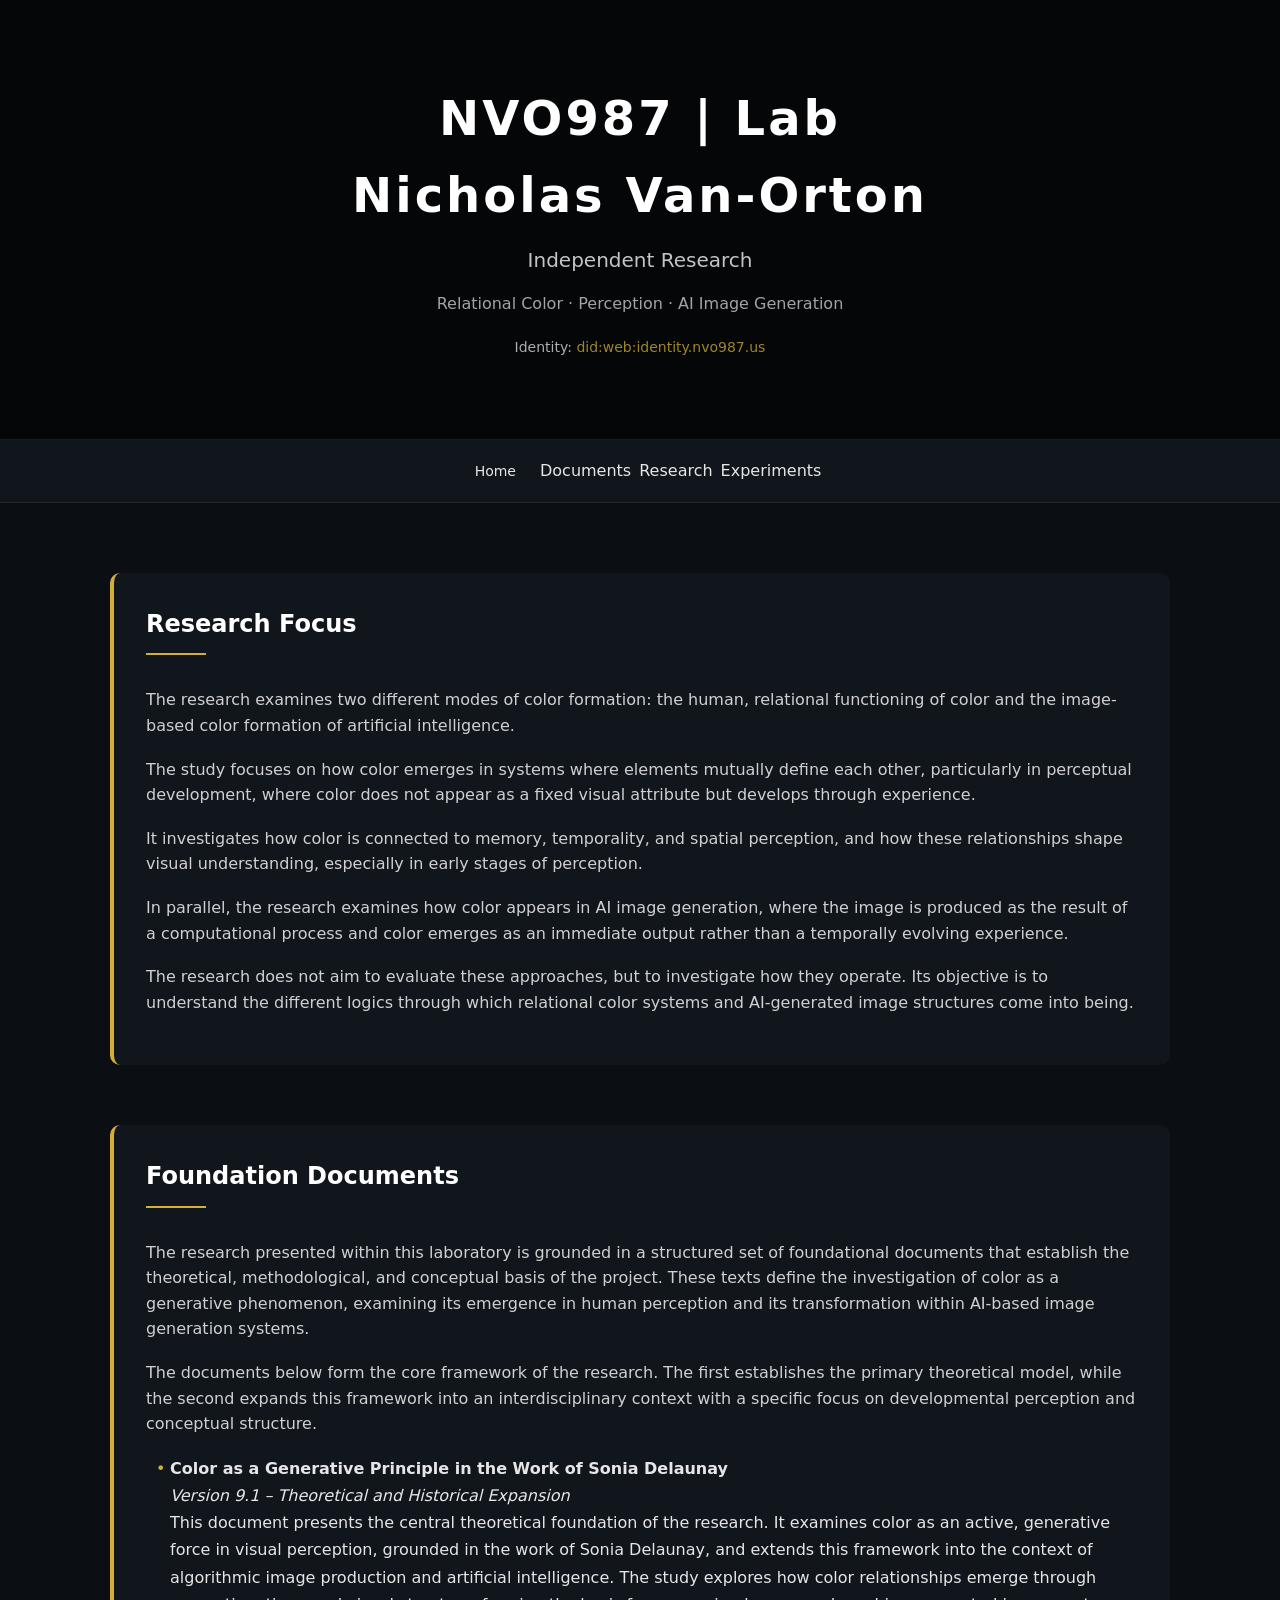
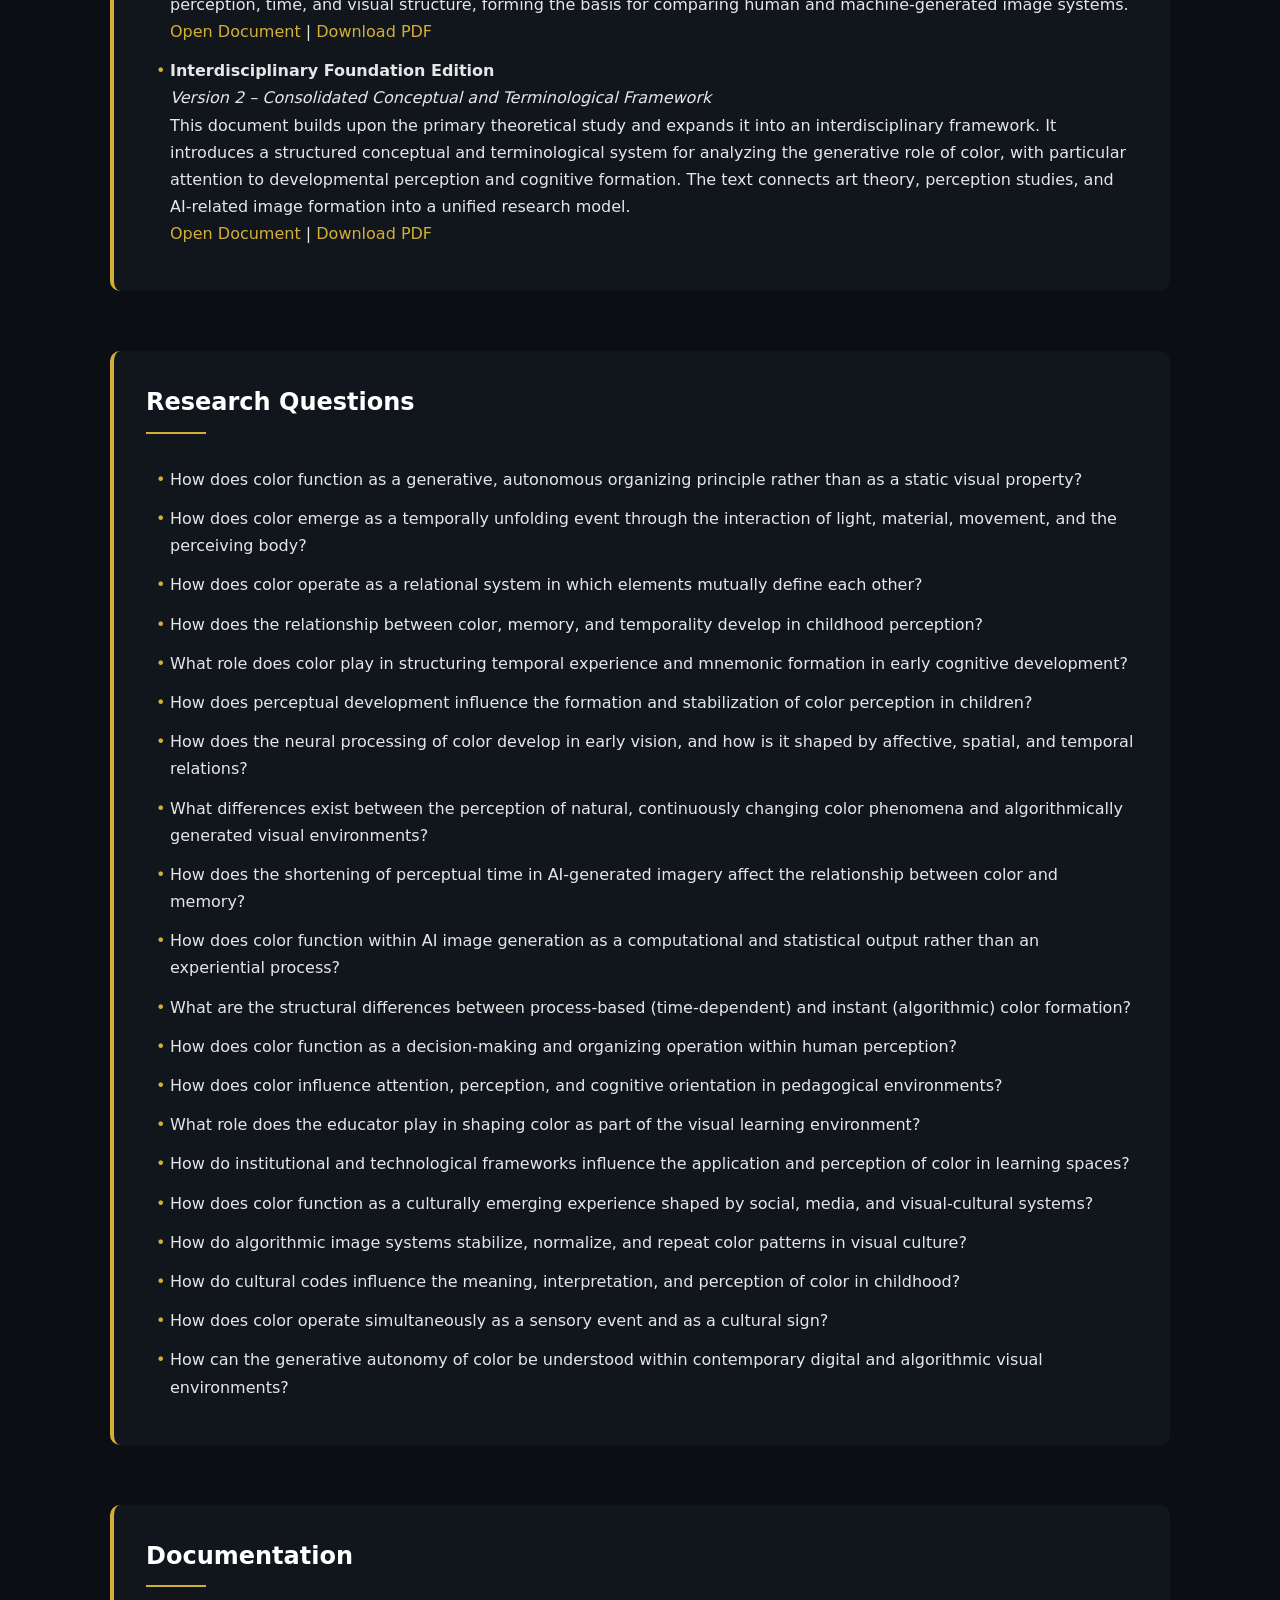
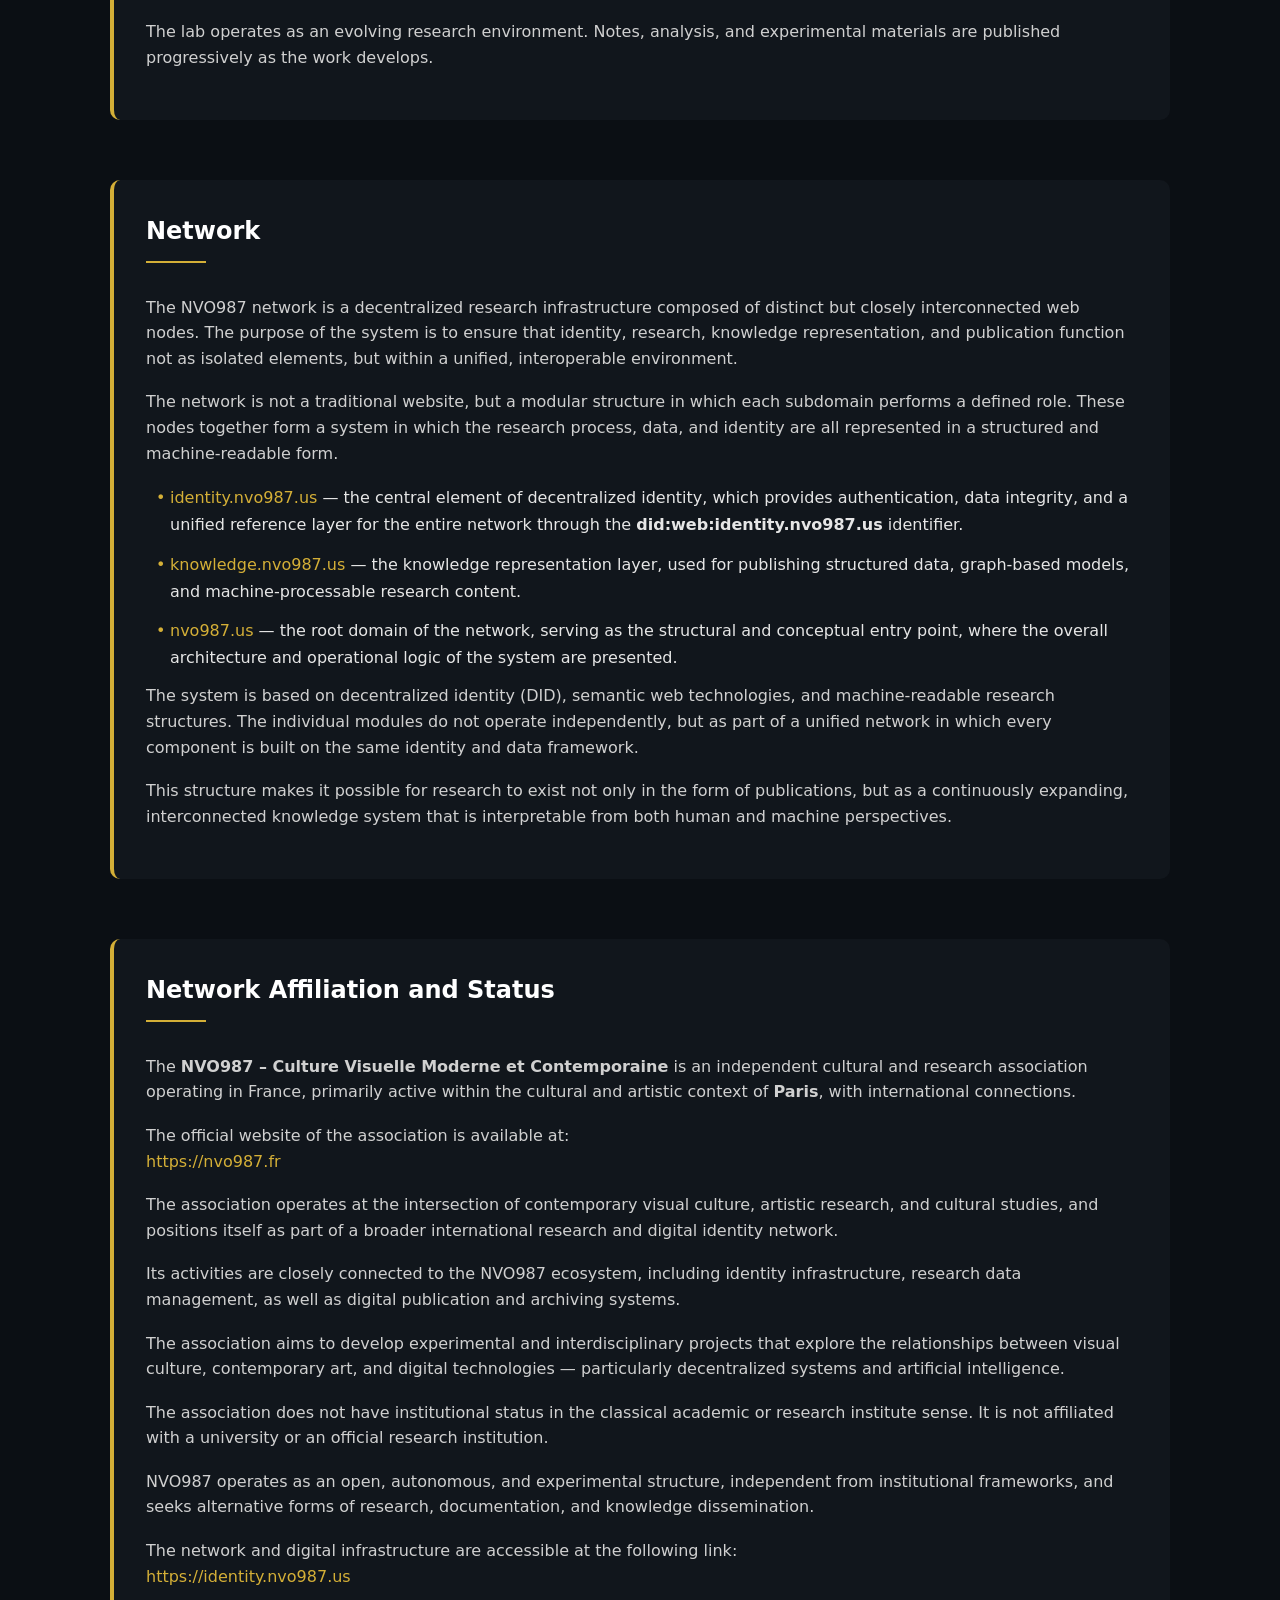
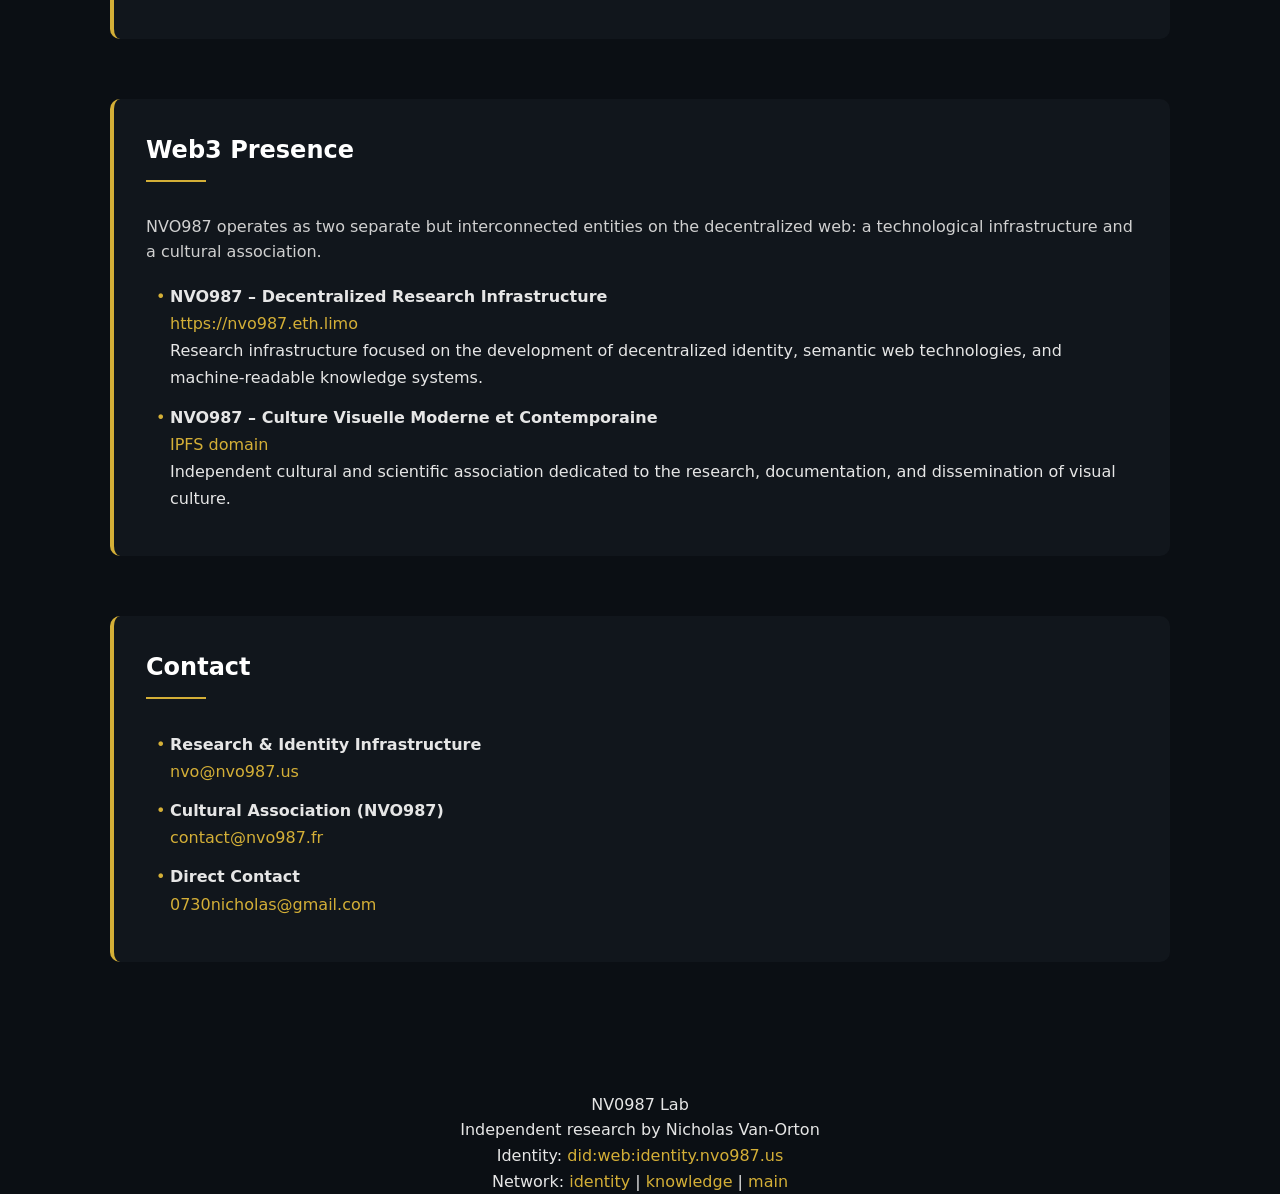
==== commit 072b576c: "Update index.html" ====
--- a/index.html
+++ b/index.html
@@ -504,6 +504,36 @@
 </section>
 
 <section>
+<h2>Web3 Presence</h2>
+
+<p>
+NVO987 operates as two separate but interconnected entities on the decentralized web:
+a technological infrastructure and a cultural association.
+</p>
+
+<ul>
+
+<li>
+<strong>NVO987 – Decentralized Research Infrastructure</strong><br>
+<a href="https://nvo987.eth.limo" target="_blank">
+https://nvo987.eth.limo
+</a><br>
+Research infrastructure focused on the development of decentralized identity, semantic web technologies, and machine-readable knowledge systems.
+</li>
+
+<li>
+<strong>NVO987 – Culture Visuelle Moderne et Contemporaine</strong><br>
+<a href="https://ipfs.io/ipfs/bafkreibmsbw4rkoz3lzjx6tvkx6lyn526takdjmlgq6jdv7sa62doe7uqa" target="_blank">
+IPFS domain
+</a><br>
+Independent cultural and scientific association dedicated to the research, documentation, and dissemination of visual culture.
+</li>
+
+</ul>
+
+</section> 
+
+<section>
 
 <h2>Contact</h2>
 
